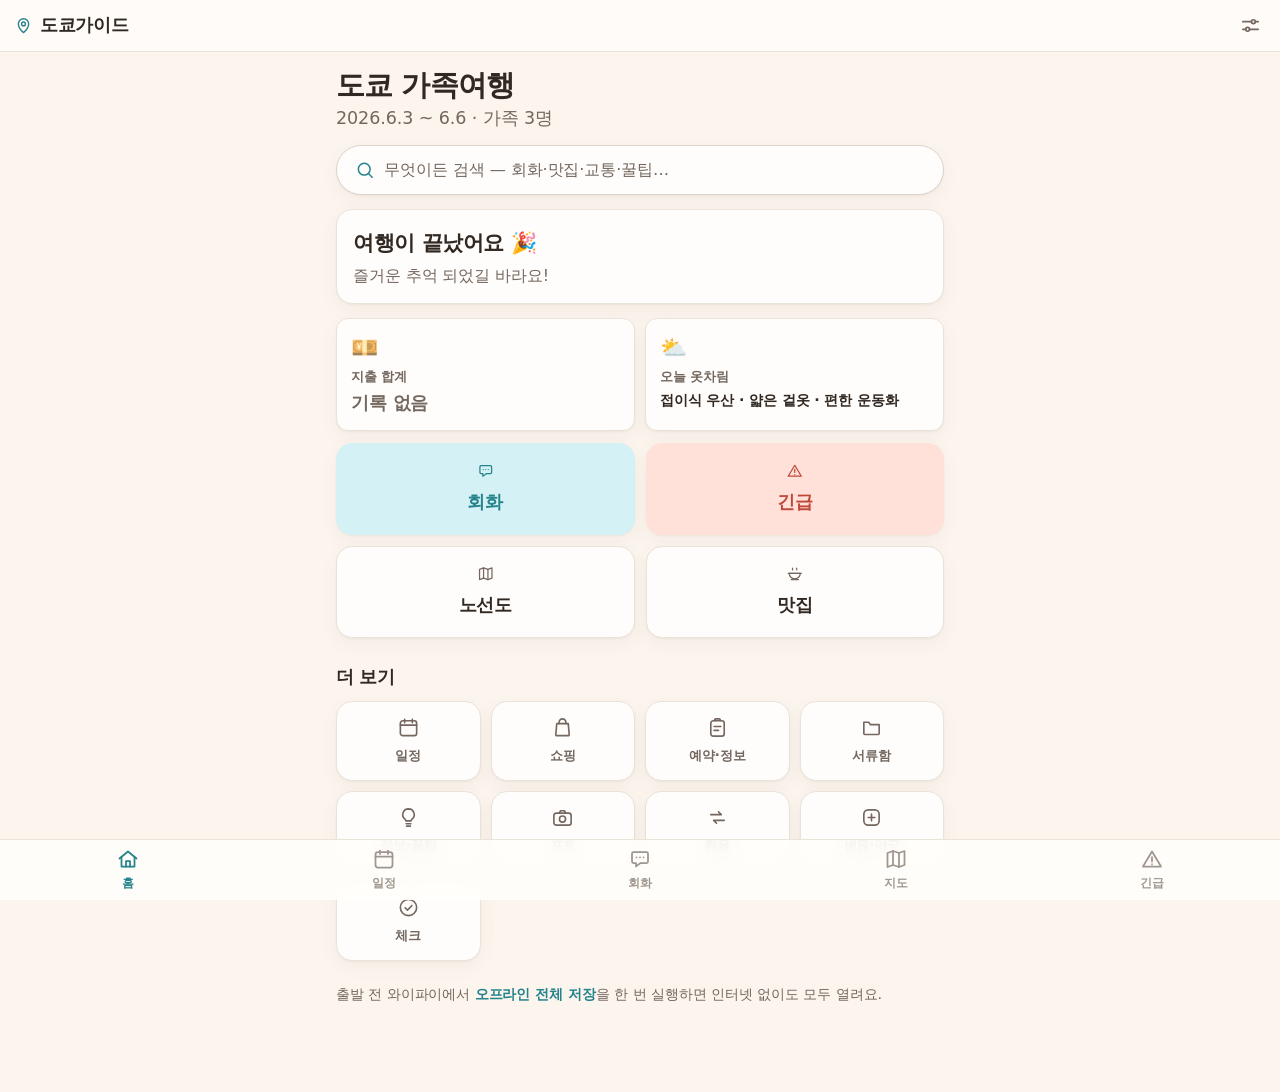
==== index.html @ 18431e81 "chore(deploy): sync site" ====
<!DOCTYPE html>
<html lang="ko" data-theme="light">
<head>
  <meta charset="utf-8">
  <meta name="viewport" content="width=device-width, initial-scale=1, viewport-fit=cover, maximum-scale=5">
  <title>도쿄 가족여행 가이드</title>
  <meta name="description" content="2026 도쿄 가족여행 오프라인 가이드 — 일정·회화·교통·맛집·긴급">
  <meta name="robots" content="noindex, nofollow">
  <meta name="theme-color" content="#2C7C87">
  <link rel="manifest" href="manifest.webmanifest">
  <link rel="icon" href="favicon-32.png" sizes="32x32">
  <link rel="apple-touch-icon" href="assets/icons/apple-touch-icon-180.png">
  <meta name="apple-mobile-web-app-capable" content="yes">
  <meta name="apple-mobile-web-app-status-bar-style" content="default">
  <meta name="apple-mobile-web-app-title" content="도쿄가이드">
  <meta name="mobile-web-app-capable" content="yes">
  <link rel="stylesheet" href="css/reset.css">
  <link rel="stylesheet" href="css/app.css">
</head>
<body>
  <header class="appbar">
    <button id="ab-back" class="ab-back" data-action="nav-back" aria-label="뒤로 가기" hidden><svg viewBox="0 0 24 24" fill="none" stroke="currentColor" stroke-width="1.9" stroke-linecap="round" stroke-linejoin="round"><path d="M14.5 6 8.5 12l6 6"/></svg></button>
    <a href="#/" class="ab-home"><svg class="ab-logo" viewBox="0 0 24 24" width="19" height="19" fill="none" stroke="currentColor" stroke-width="1.75" stroke-linecap="round" stroke-linejoin="round"><path d="M12 21s6.5-5.8 6.5-11A6.5 6.5 0 0 0 5.5 10c0 5.2 6.5 11 6.5 11z"/><circle cx="12" cy="10" r="2.4"/></svg>도쿄가이드</a>
    <span id="net-dot" class="net-dot" hidden>오프라인 · 저장된 정보</span>
    <a href="#/settings" class="ab-set" aria-label="설정"><svg viewBox="0 0 24 24" fill="none" stroke="currentColor" stroke-width="1.75" stroke-linecap="round" stroke-linejoin="round"><path d="M4 8h9M17 8h3"/><path d="M4 16h3M11 16h9"/><circle cx="15" cy="8" r="2"/><circle cx="9" cy="16" r="2"/></svg></a>
  </header>

  <main id="app" class="app"><div class="boot">불러오는 중…</div></main>

  <nav class="tabbar" aria-label="메인 메뉴">
    <a href="#/" data-tab="home"><svg viewBox="0 0 24 24" fill="none" stroke="currentColor" stroke-linecap="round" stroke-linejoin="round"><path d="M3.5 11.5 12 4.5l8.5 7"/><path d="M5.5 10v9.5h13V10"/><path d="M10 19.5V14h4v5.5"/></svg>홈</a>
    <a href="#/day/d1" data-tab="day"><svg viewBox="0 0 24 24" fill="none" stroke="currentColor" stroke-linecap="round" stroke-linejoin="round"><rect x="3.5" y="5" width="17" height="15.5" rx="2.5"/><path d="M3.5 9.5h17"/><path d="M8 3.5v3.5M16 3.5v3.5"/></svg>일정</a>
    <a href="#/talk" data-tab="talk"><svg viewBox="0 0 24 24" fill="none" stroke="currentColor" stroke-linecap="round" stroke-linejoin="round"><path d="M20 6.5A1.5 1.5 0 0 0 18.5 5h-13A1.5 1.5 0 0 0 4 6.5v8A1.5 1.5 0 0 0 5.5 16H8v3.4L12.6 16h5.9A1.5 1.5 0 0 0 20 14.5z"/><path d="M8.5 10.4h.01M12 10.4h.01M15.5 10.4h.01"/></svg>회화</a>
    <a href="#/subway" data-tab="subway"><svg viewBox="0 0 24 24" fill="none" stroke="currentColor" stroke-linecap="round" stroke-linejoin="round"><path d="M9 4 3.5 6v14L9 18l6 2 5.5-2V4L15 6 9 4z"/><path d="M9 4v14M15 6v14"/></svg>지도</a>
    <a href="#/sos" data-tab="sos" class="t-sos"><svg viewBox="0 0 24 24" fill="none" stroke="currentColor" stroke-linecap="round" stroke-linejoin="round"><path d="M12 4.5 21 19.5H3z"/><path d="M12 10v4.4"/><path d="M12 17.2h.01"/></svg>긴급</a>
  </nav>

  <script>
    // offline indicator
    (function () {
      function upd() { var d = document.getElementById('net-dot'); if (d) d.hidden = navigator.onLine; }
      window.addEventListener('online', upd); window.addEventListener('offline', upd);
      document.addEventListener('DOMContentLoaded', upd);
    })();
  </script>
  <script src="js/util.js"></script>
  <script src="js/icons.js"></script>
  <script src="js/idb.js"></script>
  <script src="js/data.js"></script>
  <script src="js/weather.js"></script>
  <script src="js/fx.js"></script>
  <script src="js/screens.js"></script>
  <script src="js/panzoom.js"></script>
  <script src="js/router.js"></script>
  <script src="js/app.js"></script>
</body>
</html>
---- css/app.css ----
/* ===== tokens ===== */
/* 색 시스템 — OKLCH로 구성.
   · 중립(배경/표면/텍스트/라인): 따뜻한 단일 색상축(hue ~58–73), 극저채도로 통일.
   · 의미색(primary/ok/danger/warn/info): 채도 0.09–0.16대를 공유하고 명도를 맞춘 뒤
     색상환에서 hue만 분산 → 한 가족처럼 어울림.
   · soft/bg 틴트: 라이트=고명도·저채도, 다크=저명도·저채도로 대칭. */
:root {
  --bg: oklch(0.974 0.012 73); --surface: oklch(0.995 0.004 73); --surface-2: oklch(0.949 0.017 71);
  --text: oklch(0.285 0.018 54); --text-soft: oklch(0.522 0.020 57); --text-dim: oklch(0.678 0.016 61);
  --primary: oklch(0.560 0.085 205); --primary-ink: oklch(0.995 0.004 73); --primary-soft: oklch(0.940 0.032 205);
  --ok: oklch(0.598 0.108 152); --ok-soft: oklch(0.945 0.034 152);
  --danger: oklch(0.560 0.158 30); --danger-bg: oklch(0.935 0.040 32);
  --warn: oklch(0.638 0.102 75); --warn-bg: oklch(0.940 0.050 80);
  --info: oklch(0.570 0.088 248);
  --krw: oklch(0.560 0.056 52);            /* ₩ 보조 금액 — accent와 분리된 차분한 클레이톤 */
  --line: oklch(0.918 0.014 70); --line-strong: oklch(0.872 0.018 68);
  --shadow: 0 1px 2px oklch(0.45 0.03 55 / .05), 0 6px 18px oklch(0.45 0.03 55 / .06);
  --shadow-f: 0 14px 34px oklch(0.40 0.04 50 / .16);
  --r: 16px; --r-sm: 12px;
  --font-scale: 1;
}
:root[data-theme="dark"] {
  --bg: oklch(0.188 0.009 62); --surface: oklch(0.234 0.010 60); --surface-2: oklch(0.282 0.011 58);
  --text: oklch(0.930 0.013 73); --text-soft: oklch(0.712 0.015 64); --text-dim: oklch(0.552 0.013 61);
  --primary: oklch(0.720 0.082 204); --primary-ink: oklch(0.205 0.010 60); --primary-soft: oklch(0.330 0.045 205);
  --ok: oklch(0.715 0.100 154); --ok-soft: oklch(0.312 0.040 152);
  --danger: oklch(0.668 0.150 32); --danger-bg: oklch(0.320 0.055 30);
  --warn: oklch(0.748 0.108 78); --warn-bg: oklch(0.322 0.046 78);
  --info: oklch(0.700 0.085 250);
  --krw: oklch(0.735 0.054 54);
  --line: oklch(0.322 0.011 58); --line-strong: oklch(0.392 0.013 56);
  --shadow: 0 1px 2px oklch(0 0 0 / .26), 0 8px 22px oklch(0 0 0 / .34);
  --shadow-f: 0 16px 38px oklch(0 0 0 / .5);
}

html { font-size: calc(17.5px * var(--font-scale)); -webkit-text-size-adjust: 100%; }
[hidden] { display: none !important; }
body {
  font-family: -apple-system, "Apple SD Gothic Neo", "Noto Sans KR", "Hiragino Sans", "Yu Gothic", system-ui, sans-serif;
  background: var(--bg); color: var(--text);
  min-height: 100vh;
  line-height: 1.5;
  letter-spacing: -0.005em;
  -webkit-font-smoothing: antialiased; text-rendering: optimizeLegibility;
  overflow-wrap: break-word;   /* long JP names / numbers break instead of overflowing */
}
/* let flex text children shrink + wrap instead of forcing horizontal overflow */
.st-l, .mi-body, .wish-b, .med-row-b, .tip-b, .tc-body, .prow-main,
.stop-body, .resto-body, .pc-b, .hc-b, .fl-main, .exp-row > span:first-child { min-width: 0; }
.yen .krw, .muted, .small { font-variant-numeric: tabular-nums; }

/* ===== layout ===== */
.appbar {
  position: sticky; top: 0; z-index: 30;
  display: flex; align-items: center; gap: 8px;
  height: 52px; padding: 0 12px 0 14px;
  padding-top: env(safe-area-inset-top);
  height: calc(52px + env(safe-area-inset-top));
  background: color-mix(in srgb, var(--surface) 82%, transparent);
  -webkit-backdrop-filter: saturate(1.4) blur(12px); backdrop-filter: saturate(1.4) blur(12px);
  border-bottom: 1px solid var(--line);
}
.ab-home { font-weight: 700; font-size: 1.02rem; letter-spacing: -0.02em; margin-right: auto; display: inline-flex; align-items: center; gap: 7px; }
.ab-home .ab-logo { color: var(--primary); }
.ab-back { color: var(--text); padding: 2px 6px; margin-left: -4px;
  min-width: 40px; min-height: 40px; display: inline-flex; align-items: center; justify-content: center; }
.ab-back svg { width: 26px; height: 26px; }
.ab-back:active { opacity: .5; }
.ab-set { padding: 6px; color: var(--text-soft); display: inline-flex; }
.ab-set svg { width: 23px; height: 23px; }
.net-dot { font-size: .72rem; font-weight: 600; color: var(--warn); background: var(--warn-bg); padding: 3px 9px; border-radius: 999px; }

.app { padding: 16px 16px calc(86px + env(safe-area-inset-bottom)); max-width: 640px; margin: 0 auto; }
.boot { text-align: center; color: var(--text-soft); padding: 40px; }

.tabbar {
  position: fixed; left: 0; right: 0; bottom: 0; z-index: 40;
  display: grid; grid-template-columns: repeat(5, 1fr);
  background: color-mix(in srgb, var(--surface) 88%, transparent);
  -webkit-backdrop-filter: saturate(1.4) blur(12px); backdrop-filter: saturate(1.4) blur(12px);
  border-top: 1px solid var(--line);
  padding-bottom: env(safe-area-inset-bottom);
}
.tabbar a {
  display: flex; flex-direction: column; align-items: center; justify-content: center; gap: 4px;
  height: 60px; font-size: .68rem; font-weight: 600; letter-spacing: -0.01em; color: var(--text-dim);
}
.tabbar a svg { width: 24px; height: 24px; stroke-width: 1.75; }
.tabbar a.on { color: var(--primary); }
.tabbar a.t-sos { color: var(--text-dim); }
.tabbar a.t-sos.on { color: var(--danger); }

/* ===== generic ===== */
.scr-head { margin-bottom: 16px; }
.scr-head h1 { font-size: 1.55rem; font-weight: 750; letter-spacing: -0.025em; line-height: 1.2; }
.scr-head p { color: var(--text-soft); font-size: .92rem; margin-top: 3px; }
.sec { font-size: 1.02rem; font-weight: 700; letter-spacing: -0.02em; margin: 26px 0 11px; }
.muted { color: var(--text-soft); } .small { font-size: .82rem; }
.bullets li { position: relative; padding: 4px 0 4px 18px; }
.bullets li::before { content: ""; position: absolute; left: 4px; top: 13px; width: 5px; height: 5px; border-radius: 50%; background: var(--primary); }
.row-btns { display: flex; flex-wrap: wrap; gap: 8px; margin-top: 10px; }

.btn-primary, .btn-block {
  display: inline-flex; align-items: center; justify-content: center; gap: 7px;
  background: var(--primary); color: var(--primary-ink); font-weight: 650; letter-spacing: -0.01em;
  padding: 14px 18px; border-radius: var(--r-sm); min-height: 52px;
}
.btn-primary:active, .btn-block:active { opacity: .9; transform: translateY(1px); }
.btn-primary.wide, .btn-block { width: 100%; }
.btn-block { background: var(--surface); color: var(--text); margin-top: 16px; border: 1px solid var(--line-strong); }

.chips { display: flex; gap: 8px; overflow-x: auto; padding: 2px 0 6px; -webkit-overflow-scrolling: touch; scrollbar-width: none; }
.chips::-webkit-scrollbar { display: none; }
.chip { flex: 0 0 auto; background: var(--surface); border: 1px solid var(--line-strong); color: var(--text-soft);
  padding: 9px 15px; border-radius: 999px; font-weight: 600; font-size: .88rem; white-space: nowrap; }
.chip.on { background: var(--primary); color: var(--primary-ink); border-color: var(--primary); }

.tel-btn, .map-btn, .show-btn, .mini-show {
  display: inline-flex; align-items: center; gap: 5px; font-weight: 700; font-size: .88rem;
  padding: 10px 14px; border-radius: var(--r-sm); min-height: 44px;
}
.tel-btn { background: var(--ok); color: #fff; }
.map-btn { background: var(--surface-2); color: var(--text); }
.show-btn { background: var(--primary-soft); color: var(--primary); }
.show-btn.wide { width: 100%; justify-content: center; }
.mini-show { background: var(--surface-2); color: var(--text); font-size: .82rem; padding: 8px 10px; }

/* line icons (icons.js) */
.ic { width: 1em; height: 1em; display: inline-block; vertical-align: -0.14em; flex: 0 0 auto; }
.ca-ic .ic { width: 1em; height: 1em; }
.home-search { display: flex; align-items: center; gap: 9px; }
.home-search .ic { width: 1.25em; height: 1.25em; color: var(--primary); }

/* images */
.img-ph { display: grid; place-items: center; background: linear-gradient(135deg, var(--surface-2), var(--primary-soft));
  color: var(--primary); font-size: 1.8rem; border-radius: var(--r-sm); }
img { background: var(--surface-2); }

/* money */
.yen .jpy { font-weight: 700; }
.yen .krw { color: var(--krw); font-weight: 600; font-size: .9em; }
.yen .jpy { white-space: nowrap; }

/* ===== home ===== */
.home-top h1 { font-size: 1.65rem; font-weight: 750; letter-spacing: -0.03em; line-height: 1.18; }
.home-top p { color: var(--text-soft); margin-top: 3px; }
.today-card { display: block; background: var(--surface); border: 1px solid var(--line); border-radius: var(--r); overflow: hidden;
  box-shadow: var(--shadow); margin: 14px 0; }
.today-card.before { display: flex; align-items: center; gap: 16px; padding: 18px; }
.dday { font-size: 1.7rem; font-weight: 800; letter-spacing: -0.03em; color: var(--primary); background: var(--primary-soft);
  border-radius: var(--r-sm); padding: 12px 16px; white-space: nowrap; flex: 0 0 auto; line-height: 1.1; text-align: center; }
.tc-img { width: 100%; height: 172px; object-fit: cover; }
.tc-body { padding: 15px 16px; }
.tc-tag { font-size: .74rem; font-weight: 700; letter-spacing: .02em; text-transform: uppercase; color: var(--primary); }
.tc-body strong { display: block; font-size: 1.2rem; font-weight: 700; letter-spacing: -0.02em; margin: 3px 0 4px; }
.tc-body p { color: var(--text-soft); font-size: .9rem; }
.wbadge { display: inline-flex; align-items: center; gap: 5px; margin-top: 10px; font-size: .82rem; font-weight: 600;
  background: var(--surface-2); padding: 6px 11px; border-radius: 999px; }
.wbadge small { color: var(--info); font-weight: 600; }
.wlive { font-size: .72rem; font-weight: 700; color: var(--info); background: var(--surface); padding: 4px 9px; border-radius: 999px; border: 1px solid var(--line); min-height: 28px; }
.wlive.busy { opacity: .65; }

.widgets { display: grid; grid-template-columns: 1fr 1fr; gap: 10px; margin: 12px 0; }
.widget { display: flex; flex-direction: column; gap: 3px; background: var(--surface); border: 1px solid var(--line);
  border-radius: var(--r-sm); padding: 13px 14px; box-shadow: var(--shadow); }
.w-ic { font-size: 1.25rem; } .w-k { font-size: .76rem; color: var(--text-soft); font-weight: 600; }
.w-v { font-weight: 700; letter-spacing: -0.01em; } .w-v.small { font-size: .82rem; font-weight: 600; }

.grid-big { display: grid; grid-template-columns: 1fr 1fr; gap: 11px; margin-top: 6px; }
.grid-small { display: grid; grid-template-columns: repeat(4, 1fr); gap: 10px; }
.card-act { display: flex; flex-direction: column; align-items: center; justify-content: center; gap: 9px;
  background: var(--surface); border: 1px solid var(--line); border-radius: var(--r);
  font-weight: 650; letter-spacing: -0.01em; box-shadow: var(--shadow); text-align: center; color: var(--text); }
.card-act:active { transform: translateY(1px); }
.card-act.big { min-height: 92px; font-size: 1rem; }
.card-act.sm { min-height: 80px; font-size: .76rem; font-weight: 600; padding: 8px 2px; gap: 7px; color: var(--text-soft); }
.ca-ic { display: inline-flex; }
.ca-ic svg { width: 27px; height: 27px; stroke-width: 1.7; }
.card-act.sm .ca-ic svg { width: 23px; height: 23px; }
.card-act.big .ca-ic { color: var(--text-soft); }
.card-act.primary { background: var(--primary-soft); border-color: transparent; color: var(--primary); }
.card-act.primary .ca-ic { color: var(--primary); }
.card-act.danger { background: var(--danger-bg); border-color: transparent; color: var(--danger); }
.card-act.danger .ca-ic { color: var(--danger); }
.foot-note { margin-top: 22px; font-size: .82rem; color: var(--text-soft); line-height: 1.6; }
.foot-note a { color: var(--primary); font-weight: 600; }

/* ===== day ===== */
.weather-band { background: var(--surface-2); border-radius: var(--r-sm); padding: 12px 14px; margin: 12px 0; font-size: .9rem; }
.weather-band span { color: var(--text-soft); }
.movenote { background: var(--primary-soft); color: var(--text); border-radius: var(--r-sm); padding: 12px 14px; font-size: .9rem; }
.timeline { margin-top: 14px; }
.stop { display: grid; grid-template-columns: 52px 1fr; gap: 8px; }
.stop-time { font-weight: 800; color: var(--primary); padding-top: 8px; font-size: .92rem; }
.stop::before { } /* spacing handled by gap */
.stop-card { background: var(--surface); border: 1px solid var(--line); border-radius: var(--r);
  overflow: hidden; box-shadow: var(--shadow); margin-bottom: 14px; }
.stop-img { width: 100%; height: 150px; object-fit: cover; }
.stop-body { padding: 12px 14px; }
.stop-body h3 { font-size: 1.08rem; } .stop-body h3 small { font-weight: 600; color: var(--text-soft); font-size: .8rem; }
.stn { color: var(--info); font-size: .85rem; font-weight: 700; margin: 4px 0; }
.stop-body p { color: var(--text-soft); font-size: .9rem; margin: 4px 0; }
.tips { margin: 6px 0; }
.tips li { position: relative; padding-left: 16px; font-size: .85rem; color: var(--text-soft); }
.tips li::before { content: "✓"; position: absolute; left: 0; color: var(--ok); font-weight: 800; }
.fare { margin-top: 8px; font-size: .85rem; }

/* ===== talk ===== */
.usage { background: var(--surface-2); border-radius: var(--r-sm); padding: 10px 14px; margin-bottom: 12px; }
.usage summary { font-weight: 700; }
.usage ul { margin-top: 8px; } .usage li { padding: 3px 0 3px 16px; position: relative; font-size: .86rem; color: var(--text-soft); }
.usage li::before { content: "·"; position: absolute; left: 4px; }
.search { width: 100%; padding: 13px 16px; border: 1px solid var(--line); border-radius: 999px;
  background: var(--surface); font-size: 1rem; margin-bottom: 10px; }
.tchips { display: flex; gap: 8px; overflow-x: auto; padding-bottom: 8px; margin-bottom: 6px; }
.tchip { flex: 0 0 auto; background: var(--surface); border: 1px solid var(--line); color: var(--text-soft);
  padding: 8px 13px; border-radius: 999px; font-weight: 700; font-size: .85rem; }
.tchip.on { background: var(--primary); color: var(--primary-ink); border-color: var(--primary); }
.plist { display: flex; flex-direction: column; gap: 8px; }
.prow { display: flex; align-items: stretch; background: var(--surface); border: 1px solid var(--line);
  border-radius: var(--r-sm); overflow: hidden; box-shadow: var(--shadow); }
.prow.lvl-allergy { border-left: 5px solid var(--warn); }
.prow.lvl-emergency { border-left: 5px solid var(--danger); }
.prow-main { flex: 1; text-align: left; padding: 12px 14px; }
.p-ko { font-weight: 800; font-size: 1.05rem; }
.p-jp { font-size: 1rem; color: var(--text); margin-top: 2px; }
.p-pron { font-size: .82rem; color: var(--text-soft); }
.p-note { font-size: .75rem; color: var(--info); margin-top: 3px; }
.fav { width: 52px; font-size: 1.4rem; color: var(--text-soft); border-left: 1px solid var(--line); }
.fav.on { color: #F0B429; }

/* show sheet */
#sheet { position: fixed; inset: 0; z-index: 60; background: rgba(0,0,0,.5); display: none;
  align-items: flex-end; }
#sheet.open { display: flex; }
.sheet-inner { width: 100%; }
.show { background: #fff; color: #111; border-radius: 28px 28px 0 0; padding: 28px 22px calc(40px + env(safe-area-inset-bottom));
  text-align: center; position: relative; min-height: 50vh; display: flex; flex-direction: column; justify-content: center; }
.sheet-x { position: absolute; top: 14px; right: 16px; font-size: 1.6rem; color: #888; width: 44px; height: 44px; }
.show-tag { position: absolute; top: 18px; left: 18px; font-weight: 800; padding: 4px 10px; border-radius: 999px; font-size: .85rem; }
.show-tag.warn { background: var(--warn-bg); color: var(--warn); }
.show-tag.danger { background: var(--danger-bg); color: var(--danger); }
.show-jp { font-size: clamp(2.2rem, 11vw, 4rem); font-weight: 800; line-height: 1.25; word-break: keep-all; }
.show-pron { font-size: 1.5rem; color: #555; margin-top: 14px; }
.show-ko { font-size: 1.1rem; color: #888; margin-top: 8px; }
.show-hint { margin-top: 22px; font-size: .9rem; color: #aaa; }
.show-tts { display: flex; align-items: center; justify-content: center; gap: 10px; flex-wrap: wrap; margin-top: 20px; }
.tts-play { background: #2A2320; color: #fff; padding: 12px 22px; border-radius: 999px; font-weight: 800; font-size: 1.05rem; min-height: 48px; }
.tts-play:active { transform: scale(.97); }
.vseg { display: inline-flex; border: 1px solid #e2ddd5; border-radius: 999px; overflow: hidden; }
.vbtn { padding: 11px 16px; font-weight: 800; color: #6B5E55; background: #F3EBE0; min-height: 48px; }
.vbtn.on { background: var(--primary); color: var(--primary-ink); }

/* lightbox */
#lightbox { position: fixed; inset: 0; z-index: 70; background: rgba(0,0,0,.92); display: none; align-items: center; justify-content: center; overflow: hidden; }
#lightbox.open { display: flex; }
#lightbox img { max-width: 100%; max-height: 100%; touch-action: none; transform-origin: center; }
.lb-x { position: absolute; top: calc(12px + env(safe-area-inset-top)); right: 16px; color: #fff; font-size: 2rem; width: 48px; height: 48px; z-index: 2; }

/* ===== subway ===== */
.summary { color: var(--text-soft); font-size: .92rem; margin-bottom: 12px; }
.map-thumb { display: block; width: 100%; position: relative; border-radius: var(--r-sm); overflow: hidden; box-shadow: var(--shadow); }
.mapimg { width: 100%; height: auto; }
.zoom-hint { position: absolute; bottom: 8px; right: 8px; background: rgba(0,0,0,.6); color: #fff; font-size: .75rem; padding: 4px 8px; border-radius: 999px; }
.route { background: var(--surface); border: 1px solid var(--line); border-radius: var(--r-sm); padding: 12px 14px; margin-bottom: 8px; box-shadow: var(--shadow); }
.r-path { font-size: 1rem; } .r-meta { color: var(--text-soft); font-size: .85rem; margin-top: 4px; }
.r-note { font-size: .8rem; color: var(--info); margin-top: 2px; }
.stns { display: flex; flex-wrap: wrap; gap: 8px; }
.stn-chip { background: var(--surface); border: 1px solid var(--line); border-radius: var(--r-sm); padding: 10px 12px; font-weight: 700; }
.stn-chip small { color: var(--text-soft); font-weight: 600; }
.howto { background: var(--surface); border: 1px solid var(--line); border-radius: var(--r-sm); padding: 12px 14px; margin-bottom: 8px; }
.howto h3 { font-size: 1rem; } .howto p { color: var(--text-soft); font-size: .88rem; margin-top: 4px; }

/* ===== sos ===== */
.sos-tels { display: flex; flex-direction: column; gap: 10px; }
.sos-tel { display: flex; align-items: center; gap: 12px; background: var(--surface); border: 1px solid var(--line);
  border-radius: var(--r); padding: 14px 16px; box-shadow: var(--shadow); min-height: 60px; }
.sos-tel.danger { background: var(--danger-bg); border-color: transparent; }
.st-ic { font-size: 1.6rem; } .st-l { flex: 1; } .st-l strong { font-size: 1.05rem; } .st-l small { display: block; color: var(--text-soft); font-size: .78rem; }
.st-go { font-size: 1.3rem; }
.hotel-show { background: var(--surface); border: 2px dashed var(--primary); border-radius: var(--r); padding: 16px; margin: 16px 0; }
.hs-t { font-weight: 800; margin-bottom: 8px; }
.hs-ja { font-size: 1.25rem; font-weight: 800; line-height: 1.4; }
.hs-near { color: var(--text-soft); margin: 6px 0 10px; }
/* sos: 비상 서류 안내 (재사용 .doc-note 위에 SOS 간격 보정 + 인라인 링크 강조) */
.sos-doc-note { margin-bottom: 12px; }
.sos-doc-note a { color: var(--primary); font-weight: 700; white-space: nowrap; }
.flow { background: var(--surface); border: 1px solid var(--line); border-radius: var(--r-sm); padding: 12px 14px; margin-bottom: 8px; }
.flow summary { font-weight: 800; font-size: 1rem; }
.flow ol { margin: 10px 0 0; padding-left: 4px; }
.flow ol li { position: relative; padding: 4px 0 4px 22px; font-size: .9rem; color: var(--text-soft); counter-increment: s; }
.flow ol li::before { content: counter(s); position: absolute; left: 0; top: 4px; width: 16px; height: 16px; background: var(--primary); color: #fff;
  border-radius: 50%; font-size: .68rem; display: grid; place-items: center; font-weight: 800; }
.flow ol { counter-reset: s; }

/* ===== food ===== */
.me-strip { display: flex; gap: 10px; overflow-x: auto; padding-bottom: 8px; }
.me-card { flex: 0 0 auto; width: 110px; text-align: center; }
.me-img { width: 110px; height: 80px; object-fit: cover; border-radius: var(--r-sm); }
.me-card span { display: block; font-size: .8rem; font-weight: 700; margin-top: 5px; }
.reco { background: var(--surface); border: 1px solid var(--line); border-radius: var(--r-sm); padding: 13px 15px; margin-bottom: 10px; box-shadow: var(--shadow); }
.reco h3 { font-size: 1.05rem; }
.eatv .g-hero { height: 180px; }
.restos { display: flex; flex-direction: column; gap: 16px; }
.resto { background: var(--surface); border: 1px solid var(--line); border-radius: var(--r); overflow: hidden; box-shadow: var(--shadow); }
.resto-hero { position: relative; }
.rh-img { width: 100%; height: 180px; object-fit: cover; }
.tier { position: absolute; top: 10px; left: 10px; background: var(--surface-2); color: var(--text); font-weight: 800;
  font-size: .78rem; padding: 4px 10px; border-radius: 999px; }
.tier.t-main { background: var(--primary); color: var(--primary-ink); }
.resto-body { padding: 14px 16px; }
.resto-body h3 { font-size: 1.15rem; } .resto-body h3 small { color: var(--text-soft); font-weight: 600; font-size: .78rem; }
.rc-food { font-size: .9rem; margin: 4px 0; }
.rc-why { color: var(--text-soft); font-size: .88rem; margin: 6px 0; }
.rc-chips { display: flex; flex-wrap: wrap; gap: 6px; margin: 8px 0; }
.rc-chip { background: var(--surface-2); font-size: .76rem; font-weight: 700; padding: 4px 9px; border-radius: 999px; color: var(--text-soft); }
.rc-line { font-size: .85rem; color: var(--text-soft); margin: 3px 0; }
.rc-line.warn { color: var(--warn); }
.menu { margin-top: 12px; border-top: 1px solid var(--line); padding-top: 10px; }
.menu-t { font-weight: 800; font-size: .85rem; margin-bottom: 8px; color: var(--text-soft); }
.mi { display: flex; gap: 10px; align-items: center; padding: 6px 0; }
.mi-img { width: 60px; height: 60px; object-fit: cover; border-radius: 10px; flex: 0 0 auto; }
.mi-body { flex: 1; }
.mi-n { font-weight: 700; font-size: .92rem; } .mi-n small { color: var(--text-soft); font-weight: 500; font-size: .76rem; }
.must { color: #F0B429; }
.mi-p { font-size: .85rem; margin-top: 2px; }

/* ===== tips ===== */
.tip-grid { display: grid; grid-template-columns: 1fr; gap: 10px; }
.tip-card { display: flex; gap: 12px; align-items: center; background: var(--surface); border: 1px solid var(--line);
  border-radius: var(--r-sm); padding: 12px; box-shadow: var(--shadow); }
.tip-img { width: 56px; height: 56px; object-fit: cover; border-radius: 10px; flex: 0 0 auto; }
.tip-b h3 { font-size: 1rem; } .tip-b p { color: var(--text-soft); font-size: .86rem; }
.panel { background: var(--surface); border: 1px solid var(--line); border-radius: var(--r-sm); padding: 14px 16px; }
.panel h3 { margin-bottom: 8px; } .panel li { padding: 4px 0 4px 16px; position: relative; font-size: .88rem; color: var(--text-soft); }
.panel li::before { content: "•"; position: absolute; left: 2px; color: var(--primary); }
.line-card { background: var(--surface); border: 1px solid var(--line); border-radius: var(--r-sm); padding: 12px 14px; margin-bottom: 8px; }
.line-card h3 { font-size: .98rem; } .line-card p { color: var(--text-soft); font-size: .87rem; margin-top: 3px; }

/* ===== shopping ===== */
.budget-note { background: var(--primary-soft); color: var(--text); border-radius: var(--r-sm); padding: 12px 14px; font-weight: 700; font-size: .92rem; }
.store-budget { background: var(--surface); border: 1px solid var(--line); border-radius: var(--r-sm); padding: 6px 14px; box-shadow: var(--shadow); }
.sb-row { display: flex; justify-content: space-between; align-items: center; padding: 9px 0; border-top: 1px solid var(--line); font-size: .9rem; }
.sb-row:first-child { border-top: 0; }
.sb-cap { font-weight: 800; color: var(--primary); }
.exp-form { display: grid; grid-template-columns: 1fr 100px 48px; gap: 8px; margin-bottom: 8px; }
.exp-form input { padding: 11px 12px; border: 1px solid var(--line); border-radius: var(--r-sm); background: var(--surface); }
.exp-form button { background: var(--primary); color: var(--primary-ink); border-radius: var(--r-sm); font-size: 1.3rem; font-weight: 800; }
.exp-total { font-weight: 800; margin-bottom: 8px; }
.exps { display: flex; flex-direction: column; gap: 6px; }
.exp-row { display: flex; align-items: center; gap: 8px; background: var(--surface); border: 1px solid var(--line); border-radius: var(--r-sm); padding: 10px 12px; }
.exp-row span:first-child { flex: 1; }
.exp-v { font-size: .85rem; } .exp-x { color: var(--text-soft); width: 32px; }
.wishlist { display: flex; flex-direction: column; gap: 8px; }
.wish-card { background: var(--surface); border: 1px solid var(--line); border-radius: var(--r-sm); overflow: hidden; box-shadow: var(--shadow); }
.wish-card.on { background: var(--ok-soft); border-color: var(--ok); }
.wish-main { display: flex; align-items: center; gap: 12px; width: 100%; padding: 10px 12px; text-align: left; }
.wish-img { width: 56px; height: 56px; object-fit: cover; border-radius: 10px; flex: 0 0 auto; }
.wish-b { flex: 1; min-width: 0; } .wish-s { font-weight: 800; font-size: .95rem; } .wish-l { color: var(--text-soft); font-size: .82rem; }
.wcheck { font-size: 1.3rem; }
.wish-guide { display: block; padding: 11px 14px; border-top: 1px solid var(--line); background: var(--primary-soft);
  color: var(--primary); font-weight: 800; font-size: .85rem; }

/* ===== photo ===== */
.photo-grid { display: grid; grid-template-columns: 1fr; gap: 12px; }
.photo-card { background: var(--surface); border: 1px solid var(--line); border-radius: var(--r); overflow: hidden; box-shadow: var(--shadow); }
.pc-imgbtn { display: block; width: 100%; }
.photo-img { width: 100%; height: 170px; object-fit: cover; }
.pc-b { padding: 12px 14px; } .pc-b strong { font-size: 1.05rem; } .pc-b small { color: var(--text-soft); }
.pc-b p { color: var(--text-soft); font-size: .87rem; margin: 4px 0; }

/* ===== medical ===== */
.med-card { background: var(--surface); border: 1px solid var(--line); border-radius: var(--r-sm); padding: 14px 16px; margin-bottom: 10px; box-shadow: var(--shadow); }
.med-card h3 { font-size: 1.05rem; } .med-ja { color: var(--text-soft); font-size: .82rem; }
.med-addr { font-size: .85rem; margin: 6px 0; } .med-card p { color: var(--text-soft); font-size: .87rem; }
.tagk, .tage { font-size: .68rem; font-weight: 800; padding: 2px 7px; border-radius: 999px; margin-left: 4px; vertical-align: middle; }
.tagk { background: var(--ok-soft); color: var(--ok); } .tage { background: var(--primary-soft); color: var(--primary); }
.meds { display: flex; flex-direction: column; gap: 8px; }
.med-row { display: flex; align-items: center; gap: 10px; background: var(--surface); border: 1px solid var(--line); border-radius: var(--r-sm); padding: 10px 12px; }
.med-row-b { flex: 1; } .med-row-b strong { font-size: 1rem; } .med-row-b span { color: var(--text); } .med-row-b small { color: var(--text-soft); font-size: .8rem; }
.med-row-b p { color: var(--text-soft); font-size: .83rem; margin-top: 3px; }

/* ===== exchange ===== */
.fx-rate { background: var(--surface); border: 1px solid var(--line); border-radius: var(--r-sm); padding: 14px 16px; font-weight: 700; }
.fx-rate input { width: 90px; padding: 8px 10px; border: 1px solid var(--line); border-radius: 8px; background: var(--bg); font-weight: 800; text-align: right; }
.calc { display: grid; grid-template-columns: 1fr auto 1fr; align-items: center; gap: 8px; margin: 14px 0; }
.calc-row { display: flex; align-items: center; gap: 6px; background: var(--surface); border: 1px solid var(--line); border-radius: var(--r-sm); padding: 10px 12px; }
.calc-row span { font-weight: 800; color: var(--primary); } .calc-row input { width: 100%; border: 0; background: transparent; font-size: 1.2rem; font-weight: 800; text-align: right; }
.calc-eq { font-size: 1.4rem; color: var(--text-soft); }
.quick { display: flex; gap: 8px; flex-wrap: wrap; }
.qchip { background: var(--surface-2); border-radius: 999px; padding: 8px 14px; font-weight: 700; }

/* ===== check ===== */
.cgroup { background: var(--surface); border: 1px solid var(--line); border-radius: var(--r-sm); padding: 6px 14px; margin-bottom: 10px; }
.cgroup summary { font-weight: 800; padding: 8px 0; }
.cg-prog { float: right; color: var(--primary); font-size: .85rem; }
.chk { display: flex; align-items: center; gap: 12px; width: 100%; text-align: left; padding: 11px 0; border-top: 1px solid var(--line); }
.chk-box { width: 28px; height: 28px; border: 2px solid var(--line); border-radius: 8px; flex: 0 0 auto; display: grid; place-items: center; color: #fff; font-weight: 800; }
.chk.on .chk-box { background: var(--ok); border-color: var(--ok); }
.chk-t { flex: 1; font-size: .95rem; } .chk.on .chk-t { color: var(--text-soft); text-decoration: line-through; }
.chk-o { font-size: .7rem; background: var(--surface-2); color: var(--text-soft); padding: 2px 8px; border-radius: 999px; font-weight: 700; }

/* ===== info ===== */
.hotel-card { background: var(--surface); border: 1px solid var(--line); border-radius: var(--r); overflow: hidden; box-shadow: var(--shadow); }
.hc-img { width: 100%; height: 150px; object-fit: cover; } .hc-b { padding: 14px 16px; }
.hc-ja { color: var(--text-soft); font-size: .85rem; } .hc-b p { font-size: .88rem; margin: 2px 0; }
.flight { background: var(--surface); border: 1px solid var(--line); border-radius: var(--r-sm); padding: 12px 14px; margin-bottom: 8px; }
.fl-dir { font-weight: 800; color: var(--primary); font-size: .85rem; } .fl-main { font-size: 1.05rem; margin: 2px 0; } .fl-sub { color: var(--text-soft); font-size: .82rem; }
.roles { display: flex; flex-direction: column; gap: 10px; }
.role { background: var(--surface); border: 1px solid var(--line); border-radius: var(--r-sm); padding: 12px 14px; }
.role h3 { margin-bottom: 6px; } .role li { padding: 3px 0 3px 16px; position: relative; font-size: .87rem; color: var(--text-soft); }
.role li::before { content: "•"; position: absolute; left: 2px; color: var(--primary); }
.arrival li { padding: 6px 0; border-bottom: 1px solid var(--line); font-size: .9rem; }
.arrival li b { color: var(--primary); } .arrival li span { display: block; color: var(--text-soft); font-size: .82rem; }

/* ===== settings ===== */
.segs { display: flex; gap: 8px; }
.seg { flex: 1; background: var(--surface); border: 1px solid var(--line); border-radius: var(--r-sm); padding: 12px; font-weight: 700; }
.seg.on { background: var(--primary); color: var(--primary-ink); border-color: var(--primary); }
#pf-status { margin-top: 8px; }

/* ===== docs (서류함) ===== */
.doc-note { background: var(--ok-soft); color: var(--text); border: 1px solid var(--ok); border-radius: var(--r-sm);
  padding: 12px 14px; font-size: .88rem; line-height: 1.5; }
.doc-link { display: block; background: var(--primary-soft); color: var(--text); border-radius: var(--r-sm);
  padding: 12px 14px; font-weight: 700; font-size: .9rem; margin-bottom: 12px; }
.doc-grid { display: grid; grid-template-columns: 1fr 1fr; gap: 10px; }
.doc-slot { background: var(--surface); border: 1px solid var(--line); border-radius: var(--r-sm); padding: 10px; box-shadow: var(--shadow); }
.doc-label { font-weight: 800; font-size: .85rem; margin-bottom: 8px; }
.doc-body { min-height: 96px; display: flex; flex-direction: column; gap: 6px; }
.doc-pick { flex: 1; min-height: 90px; border: 2px dashed var(--line); border-radius: 10px; color: var(--text-soft);
  font-weight: 700; font-size: .9rem; background: var(--surface-2); }
.doc-thumb { display: block; width: 100%; border-radius: 10px; overflow: hidden; background: var(--surface-2); }
.doc-thumb img { width: 100%; height: 120px; object-fit: cover; }
.doc-acts { display: flex; gap: 6px; }
.doc-act { flex: 1; padding: 9px; border-radius: 8px; background: var(--surface-2); color: var(--text); font-weight: 700; font-size: .82rem; min-height: 40px; }
.doc-act.del { background: var(--danger-bg); color: var(--danger); }

/* ===== global search ===== */
.home-search { display: flex; align-items: center; gap: 9px; background: var(--surface); border: 1px solid var(--line-strong); border-radius: 999px;
  padding: 12px 18px; margin: 14px 0; font-weight: 500; font-size: .92rem; color: var(--text-soft); box-shadow: var(--shadow); }
.home-search svg { width: 18px; height: 18px; color: var(--text-dim); flex: 0 0 auto; }
.gresults { display: flex; flex-direction: column; gap: 8px; margin-top: 10px; }
.gres { display: flex; align-items: center; gap: 12px; background: var(--surface); border: 1px solid var(--line);
  border-radius: var(--r-sm); padding: 11px 14px; box-shadow: var(--shadow); }
.gres-ic { font-size: 1.3rem; flex: 0 0 auto; }
.gres-b { display: flex; flex-direction: column; min-width: 0; }
.gres-b strong { font-size: .95rem; }
.gres-b small { color: var(--text-soft); font-size: .78rem; white-space: nowrap; overflow: hidden; text-overflow: ellipsis; }

/* ===== stop → guide affordance ===== */
.stop-desc-link { display: block; }
.stop-desc-link p { color: var(--text-soft); font-size: .9rem; margin: 4px 0; }
.stop-desc-link .more { display: inline-block; margin: 2px 0 4px; color: var(--primary); font-weight: 800; font-size: .85rem;
  background: var(--primary-soft); padding: 4px 10px; border-radius: 999px; }

/* ===== guide detail ===== */
.g-back { display: inline-block; color: var(--primary); font-weight: 800; margin-bottom: 8px; }
.g-toc { display: flex; flex-wrap: wrap; gap: 7px; margin: 0 0 16px; padding: 12px 14px;
  background: var(--surface); border: 1px solid var(--line); border-radius: var(--r-sm); box-shadow: var(--shadow); }
.g-toc-chip { background: var(--surface-2); color: var(--text); border-radius: 999px; padding: 7px 12px;
  font-weight: 700; font-size: .82rem; line-height: 1.2; text-align: left; }
.g-toc-chip:active { background: var(--primary-soft); color: var(--primary); }
.g-hero { width: 100%; height: 170px; object-fit: cover; border-radius: var(--r); margin-bottom: 12px; }
.g-gallery { display: flex; gap: 8px; overflow-x: auto; padding-bottom: 8px; margin-bottom: 12px; -webkit-overflow-scrolling: touch; }
.g-gimg { flex: 0 0 auto; width: 132px; text-align: center; }
.g-gimg-i { width: 132px; height: 96px; object-fit: cover; border-radius: var(--r-sm); }
.g-gimg span { display: block; font-size: .74rem; color: var(--text-soft); margin-top: 4px; line-height: 1.3; }
.g-intro { background: var(--primary-soft); color: var(--text); border-radius: var(--r-sm); padding: 12px 14px; font-size: .92rem; margin-bottom: 14px; }
.g-sec { background: var(--surface); border: 1px solid var(--line); border-radius: var(--r-sm); padding: 14px 16px; margin-bottom: 12px; box-shadow: var(--shadow); }
.g-sec h3 { font-size: 1.08rem; margin-bottom: 10px; }
.g-steps { counter-reset: gs; display: flex; flex-direction: column; gap: 9px; }
.g-steps > li { position: relative; padding: 2px 0 2px 32px; font-size: .92rem; line-height: 1.55; counter-increment: gs; }
.g-steps > li::before { content: counter(gs); position: absolute; left: 0; top: 1px; width: 23px; height: 23px;
  background: var(--primary); color: #fff; border-radius: 50%; display: grid; place-items: center; font-size: .76rem; font-weight: 800; }
.g-tips { margin-top: 10px; display: flex; flex-direction: column; gap: 4px; }
.g-tips > li { font-size: .86rem; color: var(--text-soft); }
.g-caution { margin-top: 8px; display: flex; flex-direction: column; gap: 4px; }
.g-caution > li { font-size: .86rem; color: var(--warn); }

/* toast */
#toast { position: fixed; left: 50%; bottom: calc(86px + env(safe-area-inset-bottom)); transform: translateX(-50%) translateY(20px);
  background: #2A2320; color: #fff; padding: 12px 20px; border-radius: 999px; font-weight: 700; font-size: .9rem;
  opacity: 0; pointer-events: none; transition: .25s; z-index: 80; }
#toast.show { opacity: 1; transform: translateX(-50%) translateY(0); }
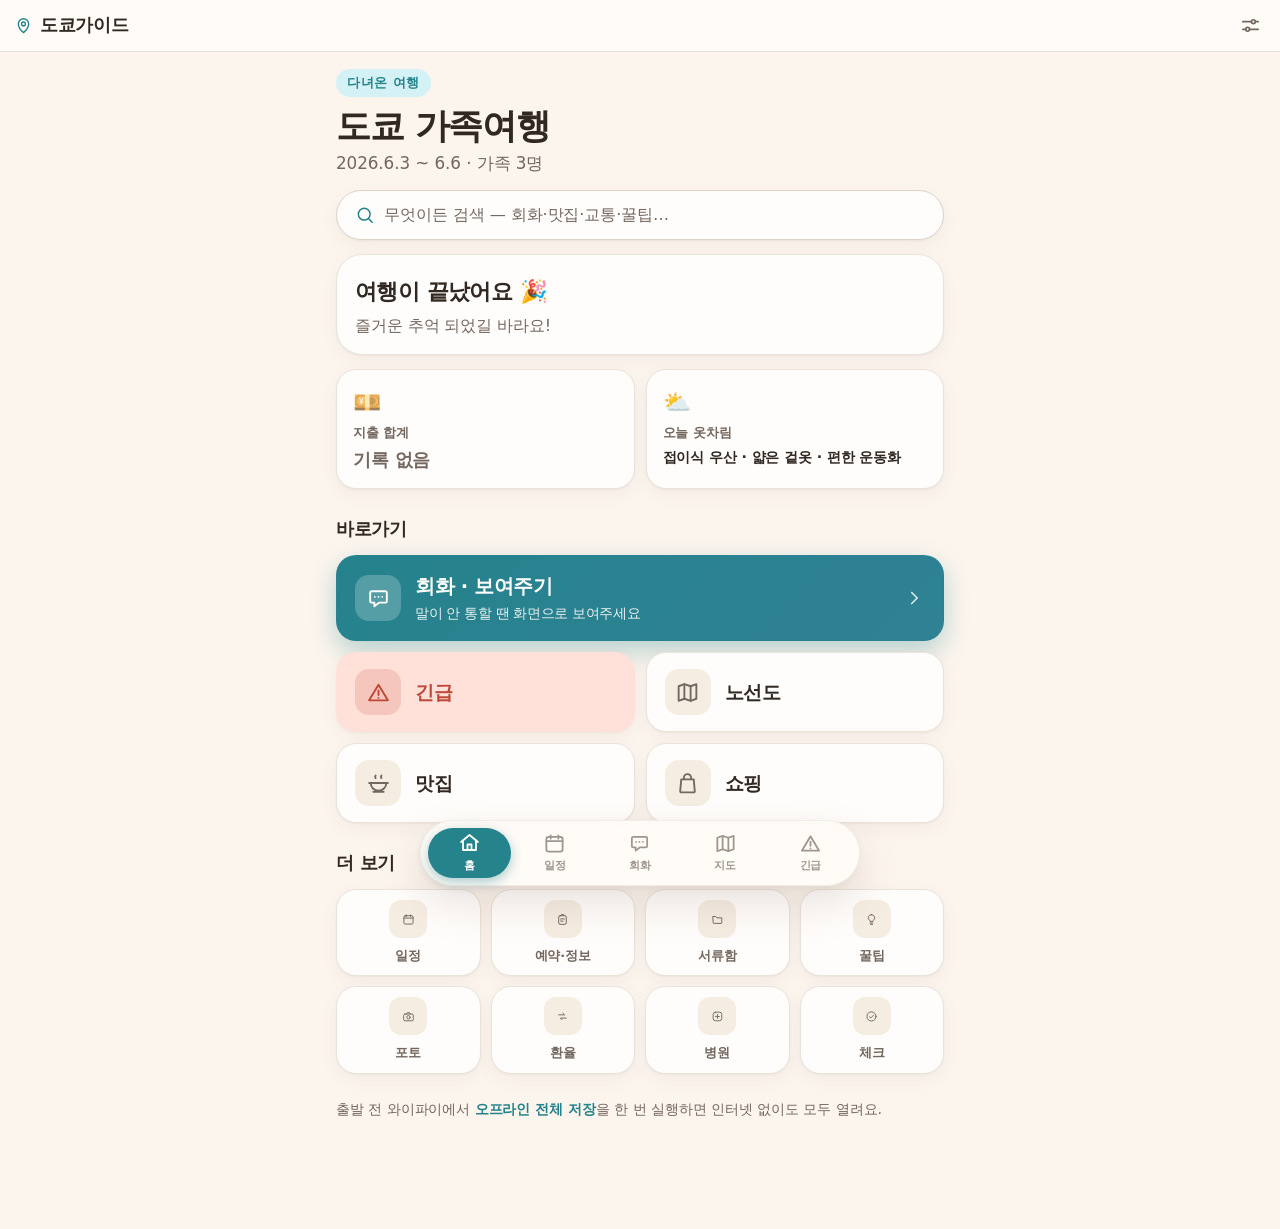
==== commit 36fea036: "chore(deploy): sync site" ====
--- a/index.html
+++ b/index.html
@@ -25,7 +25,11 @@
     <a href="#/settings" class="ab-set" aria-label="설정"><svg viewBox="0 0 24 24" fill="none" stroke="currentColor" stroke-width="1.75" stroke-linecap="round" stroke-linejoin="round"><path d="M4 8h9M17 8h3"/><path d="M4 16h3M11 16h9"/><circle cx="15" cy="8" r="2"/><circle cx="9" cy="16" r="2"/></svg></a>
   </header>
 
-  <main id="app" class="app"><div class="boot">불러오는 중…</div></main>
+  <main id="app" class="app"><div class="skel" aria-hidden="true">
+    <div class="skel-line w40" style="height:30px;margin:6px 0 18px"></div>
+    <div class="skel-block"><div class="skel-line w60"></div><div class="skel-line w80"></div><div class="skel-line w40"></div></div>
+    <div class="skel-grid"><div class="skel-tile"></div><div class="skel-tile"></div><div class="skel-tile"></div><div class="skel-tile"></div></div>
+  </div></main>
 
   <nav class="tabbar" aria-label="메인 메뉴">
     <a href="#/" data-tab="home"><svg viewBox="0 0 24 24" fill="none" stroke="currentColor" stroke-linecap="round" stroke-linejoin="round"><path d="M3.5 11.5 12 4.5l8.5 7"/><path d="M5.5 10v9.5h13V10"/><path d="M10 19.5V14h4v5.5"/></svg>홈</a>
--- a/css/app.css
+++ b/css/app.css
@@ -16,7 +16,9 @@
   --line: oklch(0.918 0.014 70); --line-strong: oklch(0.872 0.018 68);
   --shadow: 0 1px 2px oklch(0.45 0.03 55 / .05), 0 6px 18px oklch(0.45 0.03 55 / .06);
   --shadow-f: 0 14px 34px oklch(0.40 0.04 50 / .16);
-  --r: 16px; --r-sm: 12px;
+  --shadow-pop: 0 2px 6px oklch(0.45 0.03 55 / .06), 0 18px 44px oklch(0.40 0.04 50 / .14);
+  --r-lg: 26px; --r: 20px; --r-sm: 14px; --r-xs: 10px;
+  --ease: cubic-bezier(.32, .72, 0, 1);
   --font-scale: 1;
 }
 :root[data-theme="dark"] {
@@ -31,6 +33,7 @@
   --line: oklch(0.322 0.011 58); --line-strong: oklch(0.392 0.013 56);
   --shadow: 0 1px 2px oklch(0 0 0 / .26), 0 8px 22px oklch(0 0 0 / .34);
   --shadow-f: 0 16px 38px oklch(0 0 0 / .5);
+  --shadow-pop: 0 2px 8px oklch(0 0 0 / .3), 0 20px 48px oklch(0 0 0 / .5);
 }
 
 html { font-size: calc(17.5px * var(--font-scale)); -webkit-text-size-adjust: 100%; }
@@ -70,31 +73,40 @@
 .ab-set svg { width: 23px; height: 23px; }
 .net-dot { font-size: .72rem; font-weight: 600; color: var(--warn); background: var(--warn-bg); padding: 3px 9px; border-radius: 999px; }
 
-.app { padding: 16px 16px calc(86px + env(safe-area-inset-bottom)); max-width: 640px; margin: 0 auto; }
+.app { padding: 16px 16px calc(108px + env(safe-area-inset-bottom)); max-width: 640px; margin: 0 auto; }
 .boot { text-align: center; color: var(--text-soft); padding: 40px; }
 
 .tabbar {
-  position: fixed; left: 0; right: 0; bottom: 0; z-index: 40;
-  display: grid; grid-template-columns: repeat(5, 1fr);
-  background: color-mix(in srgb, var(--surface) 88%, transparent);
-  -webkit-backdrop-filter: saturate(1.4) blur(12px); backdrop-filter: saturate(1.4) blur(12px);
-  border-top: 1px solid var(--line);
-  padding-bottom: env(safe-area-inset-bottom);
+  position: fixed; left: 50%; transform: translateX(-50%);
+  bottom: calc(14px + env(safe-area-inset-bottom)); z-index: 40;
+  width: min(440px, calc(100% - 28px));
+  display: grid; grid-template-columns: repeat(5, 1fr); gap: 2px;
+  padding: 7px;
+  background: color-mix(in srgb, var(--surface) 80%, transparent);
+  -webkit-backdrop-filter: saturate(1.8) blur(20px); backdrop-filter: saturate(1.8) blur(20px);
+  border: 1px solid color-mix(in srgb, var(--line) 60%, transparent);
+  border-radius: 999px;
+  box-shadow: var(--shadow-pop);
 }
 .tabbar a {
-  display: flex; flex-direction: column; align-items: center; justify-content: center; gap: 4px;
-  height: 60px; font-size: .68rem; font-weight: 600; letter-spacing: -0.01em; color: var(--text-dim);
-}
-.tabbar a svg { width: 24px; height: 24px; stroke-width: 1.75; }
-.tabbar a.on { color: var(--primary); }
-.tabbar a.t-sos { color: var(--text-dim); }
-.tabbar a.t-sos.on { color: var(--danger); }
+  position: relative;
+  display: flex; flex-direction: column; align-items: center; justify-content: center; gap: 3px;
+  height: 50px; border-radius: 999px;
+  font-size: .64rem; font-weight: 650; letter-spacing: -0.01em; color: var(--text-dim);
+  transition: color .25s var(--ease), background .3s var(--ease);
+}
+.tabbar a svg { width: 23px; height: 23px; stroke-width: 1.85; transition: transform .3s var(--ease); }
+.tabbar a.on { color: var(--primary-ink); background: var(--primary);
+  box-shadow: 0 4px 12px color-mix(in srgb, var(--primary) 40%, transparent); }
+.tabbar a.on svg { transform: translateY(-1px) scale(1.04); }
+.tabbar a.t-sos.on { color: #fff; background: var(--danger);
+  box-shadow: 0 4px 12px color-mix(in srgb, var(--danger) 40%, transparent); }
 
 /* ===== generic ===== */
-.scr-head { margin-bottom: 16px; }
-.scr-head h1 { font-size: 1.55rem; font-weight: 750; letter-spacing: -0.025em; line-height: 1.2; }
-.scr-head p { color: var(--text-soft); font-size: .92rem; margin-top: 3px; }
-.sec { font-size: 1.02rem; font-weight: 700; letter-spacing: -0.02em; margin: 26px 0 11px; }
+.scr-head { margin-bottom: 18px; }
+.scr-head h1 { font-size: 1.72rem; font-weight: 770; letter-spacing: -0.03em; line-height: 1.15; }
+.scr-head p { color: var(--text-soft); font-size: .94rem; margin-top: 4px; }
+.sec { font-size: 1.05rem; font-weight: 720; letter-spacing: -0.02em; margin: 26px 0 12px; }
 .muted { color: var(--text-soft); } .small { font-size: .82rem; }
 .bullets li { position: relative; padding: 4px 0 4px 18px; }
 .bullets li::before { content: ""; position: absolute; left: 4px; top: 13px; width: 5px; height: 5px; border-radius: 50%; background: var(--primary); }
@@ -142,81 +154,118 @@
 .yen .jpy { white-space: nowrap; }
 
 /* ===== home ===== */
-.home-top h1 { font-size: 1.65rem; font-weight: 750; letter-spacing: -0.03em; line-height: 1.18; }
-.home-top p { color: var(--text-soft); margin-top: 3px; }
-.today-card { display: block; background: var(--surface); border: 1px solid var(--line); border-radius: var(--r); overflow: hidden;
+.home-top { margin-bottom: 4px; }
+.home-eyebrow { display: inline-block; font-size: .76rem; font-weight: 700; letter-spacing: .04em; text-transform: uppercase;
+  color: var(--primary); background: var(--primary-soft); padding: 4px 11px; border-radius: 999px; margin-bottom: 10px; }
+.home-top h1 { font-size: 2rem; font-weight: 780; letter-spacing: -0.035em; line-height: 1.12; }
+.home-top p { color: var(--text-soft); margin-top: 5px; font-size: .96rem; }
+.today-card { display: block; background: var(--surface); border: 1px solid var(--line); border-radius: var(--r-lg); overflow: hidden;
   box-shadow: var(--shadow); margin: 14px 0; }
-.today-card.before { display: flex; align-items: center; gap: 16px; padding: 18px; }
-.dday { font-size: 1.7rem; font-weight: 800; letter-spacing: -0.03em; color: var(--primary); background: var(--primary-soft);
-  border-radius: var(--r-sm); padding: 12px 16px; white-space: nowrap; flex: 0 0 auto; line-height: 1.1; text-align: center; }
-.tc-img { width: 100%; height: 172px; object-fit: cover; }
-.tc-body { padding: 15px 16px; }
-.tc-tag { font-size: .74rem; font-weight: 700; letter-spacing: .02em; text-transform: uppercase; color: var(--primary); }
-.tc-body strong { display: block; font-size: 1.2rem; font-weight: 700; letter-spacing: -0.02em; margin: 3px 0 4px; }
+.today-card.before { display: flex; align-items: center; gap: 24px; padding: 20px; }
+.today-card.before .tc-body { flex: 1; min-width: 0; padding: 0; }
+.today-card.before .btn-primary { display: flex; width: 100%; margin-top: 12px; }
+.dday { font-size: 1.9rem; font-weight: 800; letter-spacing: -0.03em; color: var(--primary-ink); background: var(--primary);
+  border-radius: var(--r-sm); padding: 20px 34px; min-width: 136px; white-space: nowrap; flex: 0 0 auto; line-height: 1.1; text-align: center;
+  box-shadow: 0 6px 16px color-mix(in srgb, var(--primary) 32%, transparent); }
+.tc-img { width: 100%; height: 188px; object-fit: cover; }
+.tc-body { padding: 16px 18px; }
+.tc-tag { font-size: .74rem; font-weight: 700; letter-spacing: .03em; text-transform: uppercase; color: var(--primary); }
+.tc-body strong { display: block; font-size: 1.28rem; font-weight: 720; letter-spacing: -0.025em; margin: 4px 0 5px; }
 .tc-body p { color: var(--text-soft); font-size: .9rem; }
-.wbadge { display: inline-flex; align-items: center; gap: 5px; margin-top: 10px; font-size: .82rem; font-weight: 600;
-  background: var(--surface-2); padding: 6px 11px; border-radius: 999px; }
+.wbadge { display: inline-flex; align-items: center; gap: 5px; margin-top: 12px; font-size: .82rem; font-weight: 600;
+  background: var(--surface-2); padding: 7px 12px; border-radius: 999px; }
 .wbadge small { color: var(--info); font-weight: 600; }
 .wlive { font-size: .72rem; font-weight: 700; color: var(--info); background: var(--surface); padding: 4px 9px; border-radius: 999px; border: 1px solid var(--line); min-height: 28px; }
 .wlive.busy { opacity: .65; }
 
-.widgets { display: grid; grid-template-columns: 1fr 1fr; gap: 10px; margin: 12px 0; }
-.widget { display: flex; flex-direction: column; gap: 3px; background: var(--surface); border: 1px solid var(--line);
-  border-radius: var(--r-sm); padding: 13px 14px; box-shadow: var(--shadow); }
-.w-ic { font-size: 1.25rem; } .w-k { font-size: .76rem; color: var(--text-soft); font-weight: 600; }
-.w-v { font-weight: 700; letter-spacing: -0.01em; } .w-v.small { font-size: .82rem; font-weight: 600; }
-
-.grid-big { display: grid; grid-template-columns: 1fr 1fr; gap: 11px; margin-top: 6px; }
+.widgets { display: grid; grid-template-columns: 1fr 1fr; gap: 11px; margin: 12px 0; }
+.widget { display: flex; flex-direction: column; gap: 4px; background: var(--surface); border: 1px solid var(--line);
+  border-radius: var(--r); padding: 15px 16px; box-shadow: var(--shadow); }
+.w-ic { font-size: 1.3rem; } .w-k { font-size: .76rem; color: var(--text-soft); font-weight: 600; }
+.w-v { font-weight: 720; letter-spacing: -0.01em; } .w-v.small { font-size: .82rem; font-weight: 600; }
+
+/* bento — primary shortcuts */
+.bento { display: grid; grid-template-columns: 1fr 1fr; gap: 11px; }
+.tile { position: relative; display: flex; flex-direction: row; align-items: center; gap: 14px;
+  min-height: 76px; padding: 16px 18px; border-radius: var(--r); background: var(--surface); border: 1px solid var(--line);
+  box-shadow: var(--shadow); color: var(--text); font-weight: 720; letter-spacing: -0.02em; font-size: 1.08rem; overflow: hidden; }
+.tile .tile-ic { display: inline-flex; width: 46px; height: 46px; border-radius: 14px; align-items: center; justify-content: center;
+  background: var(--surface-2); color: var(--text-soft); flex: 0 0 auto; }
+.tile .tile-ic svg { width: 25px; height: 25px; stroke-width: 1.8; }
+.tile.danger { background: var(--danger-bg); border-color: transparent; color: var(--danger); }
+.tile.danger .tile-ic { background: color-mix(in srgb, var(--danger) 18%, transparent); color: var(--danger); }
+.tile.feature { grid-column: 1 / -1; flex-direction: row; align-items: center; gap: 14px; min-height: 84px;
+  background: linear-gradient(135deg, var(--primary), color-mix(in srgb, var(--primary) 72%, var(--info)));
+  border-color: transparent; color: var(--primary-ink);
+  box-shadow: 0 10px 26px color-mix(in srgb, var(--primary) 32%, transparent); }
+.tile.feature .tile-ic { background: color-mix(in srgb, #fff 22%, transparent); color: var(--primary-ink); flex: 0 0 auto; }
+.tile.feature .tile-txt { flex: 1; display: flex; flex-direction: column; gap: 2px; }
+.tile.feature .tile-txt b { font-size: 1.12rem; font-weight: 750; }
+.tile.feature .tile-txt small { font-weight: 500; font-size: .82rem; opacity: .9; }
+.tile.feature .tile-go { display: inline-flex; opacity: .85; } .tile.feature .tile-go svg { width: 22px; height: 22px; }
+
 .grid-small { display: grid; grid-template-columns: repeat(4, 1fr); gap: 10px; }
 .card-act { display: flex; flex-direction: column; align-items: center; justify-content: center; gap: 9px;
   background: var(--surface); border: 1px solid var(--line); border-radius: var(--r);
-  font-weight: 650; letter-spacing: -0.01em; box-shadow: var(--shadow); text-align: center; color: var(--text); }
-.card-act:active { transform: translateY(1px); }
-.card-act.big { min-height: 92px; font-size: 1rem; }
-.card-act.sm { min-height: 80px; font-size: .76rem; font-weight: 600; padding: 8px 2px; gap: 7px; color: var(--text-soft); }
-.ca-ic { display: inline-flex; }
-.ca-ic svg { width: 27px; height: 27px; stroke-width: 1.7; }
-.card-act.sm .ca-ic svg { width: 23px; height: 23px; }
-.card-act.big .ca-ic { color: var(--text-soft); }
-.card-act.primary { background: var(--primary-soft); border-color: transparent; color: var(--primary); }
-.card-act.primary .ca-ic { color: var(--primary); }
-.card-act.danger { background: var(--danger-bg); border-color: transparent; color: var(--danger); }
-.card-act.danger .ca-ic { color: var(--danger); }
-.foot-note { margin-top: 22px; font-size: .82rem; color: var(--text-soft); line-height: 1.6; }
+  font-weight: 600; letter-spacing: -0.01em; box-shadow: var(--shadow); text-align: center; color: var(--text-soft); }
+.card-act.sm { min-height: 82px; font-size: .74rem; padding: 10px 2px; gap: 8px; }
+.ca-ic { display: inline-flex; width: 38px; height: 38px; border-radius: 12px; align-items: center; justify-content: center;
+  background: var(--surface-2); color: var(--text-soft); }
+.ca-ic svg { width: 21px; height: 21px; stroke-width: 1.75; }
+.foot-note { margin-top: 24px; font-size: .82rem; color: var(--text-soft); line-height: 1.6; }
 .foot-note a { color: var(--primary); font-weight: 600; }
 
 /* ===== day ===== */
 .weather-band { background: var(--surface-2); border-radius: var(--r-sm); padding: 12px 14px; margin: 12px 0; font-size: .9rem; }
 .weather-band span { color: var(--text-soft); }
 .movenote { background: var(--primary-soft); color: var(--text); border-radius: var(--r-sm); padding: 12px 14px; font-size: .9rem; }
-.timeline { margin-top: 14px; }
-.stop { display: grid; grid-template-columns: 52px 1fr; gap: 8px; }
-.stop-time { font-weight: 800; color: var(--primary); padding-top: 8px; font-size: .92rem; }
-.stop::before { } /* spacing handled by gap */
-.stop-card { background: var(--surface); border: 1px solid var(--line); border-radius: var(--r);
-  overflow: hidden; box-shadow: var(--shadow); margin-bottom: 14px; }
+.timeline { margin-top: 16px; }
+.stop { display: grid; grid-template-columns: 54px 1fr; gap: 10px; }
+.stop-rail { position: relative; display: flex; flex-direction: column; align-items: center; }
+.stop-time { font-weight: 750; color: var(--primary); font-size: .9rem; letter-spacing: -0.02em; padding-top: 6px; }
+.stop-node { width: 11px; height: 11px; border-radius: 50%; background: var(--surface); border: 2.5px solid var(--primary); margin-top: 8px; z-index: 1; }
+.stop-rail::after { content: ""; position: absolute; top: 28px; bottom: -8px; left: 50%; transform: translateX(-50%);
+  width: 2px; background: var(--line-strong); }
+.stop:last-child .stop-rail::after { display: none; }
+.stop-card { position: relative; background: var(--surface); border: 1px solid var(--line); border-radius: var(--r);
+  overflow: hidden; box-shadow: var(--shadow); margin-bottom: 16px; }
 .stop-img { width: 100%; height: 150px; object-fit: cover; }
 .stop-body { padding: 12px 14px; }
 .stop-body h3 { font-size: 1.08rem; } .stop-body h3 small { font-weight: 600; color: var(--text-soft); font-size: .8rem; }
-.stn { color: var(--info); font-size: .85rem; font-weight: 700; margin: 4px 0; }
+.stn { display: inline-flex; align-items: center; gap: 4px; color: var(--info); font-size: .85rem; font-weight: 700; margin: 4px 0; }
+.stn svg { width: 15px; height: 15px; }
 .stop-body p { color: var(--text-soft); font-size: .9rem; margin: 4px 0; }
 .tips { margin: 6px 0; }
 .tips li { position: relative; padding-left: 16px; font-size: .85rem; color: var(--text-soft); }
 .tips li::before { content: "✓"; position: absolute; left: 0; color: var(--ok); font-weight: 800; }
 .fare { margin-top: 8px; font-size: .85rem; }
+/* today states */
+.stop.past { opacity: .5; }
+.stop.past .stop-node { background: var(--line-strong); border-color: var(--line-strong); }
+.stop.now .stop-time { color: var(--primary); }
+.stop.now .stop-node { background: var(--primary); box-shadow: 0 0 0 4px var(--primary-soft); animation: nowpulse 2s var(--ease) infinite; }
+.stop.now .stop-card { border-color: var(--primary); box-shadow: 0 0 0 1.5px var(--primary), var(--shadow); }
+.now-tag { position: absolute; top: 10px; right: 10px; z-index: 2; background: var(--primary); color: var(--primary-ink);
+  font-size: .72rem; font-weight: 800; padding: 4px 11px; border-radius: 999px; box-shadow: 0 4px 12px color-mix(in srgb, var(--primary) 38%, transparent); }
+@keyframes nowpulse { 0%,100% { box-shadow: 0 0 0 4px var(--primary-soft); } 50% { box-shadow: 0 0 0 7px color-mix(in srgb, var(--primary) 12%, transparent); } }
+@media (prefers-reduced-motion: reduce) { .stop.now .stop-node { animation: none; } }
 
 /* ===== talk ===== */
 .usage { background: var(--surface-2); border-radius: var(--r-sm); padding: 10px 14px; margin-bottom: 12px; }
 .usage summary { font-weight: 700; }
 .usage ul { margin-top: 8px; } .usage li { padding: 3px 0 3px 16px; position: relative; font-size: .86rem; color: var(--text-soft); }
 .usage li::before { content: "·"; position: absolute; left: 4px; }
-.search { width: 100%; padding: 13px 16px; border: 1px solid var(--line); border-radius: 999px;
-  background: var(--surface); font-size: 1rem; margin-bottom: 10px; }
-.tchips { display: flex; gap: 8px; overflow-x: auto; padding-bottom: 8px; margin-bottom: 6px; }
-.tchip { flex: 0 0 auto; background: var(--surface); border: 1px solid var(--line); color: var(--text-soft);
-  padding: 8px 13px; border-radius: 999px; font-weight: 700; font-size: .85rem; }
+.search { width: 100%; padding: 14px 18px; border: 1px solid var(--line-strong); border-radius: 999px;
+  background: var(--surface); font-size: 1rem; box-shadow: var(--shadow); }
+.search:focus { outline: none; border-color: var(--primary); box-shadow: 0 0 0 4px var(--primary-soft); }
+.talk-filter { position: sticky; top: calc(52px + env(safe-area-inset-top)); z-index: 20; margin: 0 -16px; padding: 10px 16px 4px;
+  background: color-mix(in srgb, var(--bg) 90%, transparent); -webkit-backdrop-filter: blur(10px); backdrop-filter: blur(10px); }
+.tchips { display: flex; gap: 8px; overflow-x: auto; padding: 10px 0 4px; scrollbar-width: none; }
+.tchips::-webkit-scrollbar { display: none; }
+.tchip { flex: 0 0 auto; background: var(--surface); border: 1px solid var(--line-strong); color: var(--text-soft);
+  padding: 9px 15px; border-radius: 999px; font-weight: 650; font-size: .85rem; white-space: nowrap; }
 .tchip.on { background: var(--primary); color: var(--primary-ink); border-color: var(--primary); }
-.plist { display: flex; flex-direction: column; gap: 8px; }
+.plist { display: flex; flex-direction: column; gap: 9px; margin-top: 10px; }
 .prow { display: flex; align-items: stretch; background: var(--surface); border: 1px solid var(--line);
   border-radius: var(--r-sm); overflow: hidden; box-shadow: var(--shadow); }
 .prow.lvl-allergy { border-left: 5px solid var(--warn); }
@@ -259,16 +308,25 @@
 
 /* ===== subway ===== */
 .summary { color: var(--text-soft); font-size: .92rem; margin-bottom: 12px; }
-.map-thumb { display: block; width: 100%; position: relative; border-radius: var(--r-sm); overflow: hidden; box-shadow: var(--shadow); }
-.mapimg { width: 100%; height: auto; }
-.zoom-hint { position: absolute; bottom: 8px; right: 8px; background: rgba(0,0,0,.6); color: #fff; font-size: .75rem; padding: 4px 8px; border-radius: 999px; }
-.route { background: var(--surface); border: 1px solid var(--line); border-radius: var(--r-sm); padding: 12px 14px; margin-bottom: 8px; box-shadow: var(--shadow); }
-.r-path { font-size: 1rem; } .r-meta { color: var(--text-soft); font-size: .85rem; margin-top: 4px; }
-.r-note { font-size: .8rem; color: var(--info); margin-top: 2px; }
+.map-thumb { display: block; width: 100%; position: relative; border-radius: var(--r); overflow: hidden; box-shadow: var(--shadow); border: 1px solid var(--line); }
+.mapimg { width: 100%; height: auto; display: block; }
+.zoom-hint { position: absolute; bottom: 10px; right: 10px; display: inline-flex; align-items: center; gap: 5px;
+  background: color-mix(in srgb, var(--text) 78%, transparent); color: var(--bg); font-size: .76rem; font-weight: 600;
+  padding: 6px 11px; border-radius: 999px; -webkit-backdrop-filter: blur(4px); backdrop-filter: blur(4px); }
+.zoom-hint svg { width: 14px; height: 14px; }
+.routes { display: flex; flex-direction: column; gap: 9px; }
+.route { background: var(--surface); border: 1px solid var(--line); border-radius: var(--r); padding: 14px 16px; box-shadow: var(--shadow); }
+.r-path { font-size: 1.02rem; font-weight: 600; display: flex; align-items: center; gap: 7px; letter-spacing: -0.01em; }
+.r-path strong { font-weight: 730; }
+.r-arrow { display: inline-flex; color: var(--primary); } .r-arrow svg { width: 17px; height: 17px; }
+.r-meta { display: flex; flex-wrap: wrap; gap: 6px; margin-top: 9px; }
+.r-meta span { font-size: .8rem; font-weight: 600; color: var(--text-soft); background: var(--surface-2); padding: 4px 10px; border-radius: 999px; }
+.r-meta .r-line { background: var(--primary-soft); color: var(--primary); }
+.r-note { font-size: .82rem; color: var(--info); margin-top: 8px; }
 .stns { display: flex; flex-wrap: wrap; gap: 8px; }
-.stn-chip { background: var(--surface); border: 1px solid var(--line); border-radius: var(--r-sm); padding: 10px 12px; font-weight: 700; }
+.stn-chip { background: var(--surface); border: 1px solid var(--line-strong); border-radius: 999px; padding: 10px 14px; font-weight: 650; box-shadow: var(--shadow); }
 .stn-chip small { color: var(--text-soft); font-weight: 600; }
-.howto { background: var(--surface); border: 1px solid var(--line); border-radius: var(--r-sm); padding: 12px 14px; margin-bottom: 8px; }
+.howto { background: var(--surface); border: 1px solid var(--line); border-radius: var(--r); padding: 13px 15px; margin-bottom: 9px; box-shadow: var(--shadow); }
 .howto h3 { font-size: 1rem; } .howto p { color: var(--text-soft); font-size: .88rem; margin-top: 4px; }
 
 /* ===== sos ===== */
@@ -294,36 +352,40 @@
 .flow ol { counter-reset: s; }
 
 /* ===== food ===== */
-.me-strip { display: flex; gap: 10px; overflow-x: auto; padding-bottom: 8px; }
-.me-card { flex: 0 0 auto; width: 110px; text-align: center; }
-.me-img { width: 110px; height: 80px; object-fit: cover; border-radius: var(--r-sm); }
-.me-card span { display: block; font-size: .8rem; font-weight: 700; margin-top: 5px; }
+.me-strip { display: flex; gap: 12px; overflow-x: auto; padding-bottom: 8px; scrollbar-width: none; }
+.me-strip::-webkit-scrollbar { display: none; }
+.me-card { flex: 0 0 auto; width: 118px; text-align: center; }
+.me-img { width: 118px; height: 86px; object-fit: cover; border-radius: var(--r-sm); box-shadow: var(--shadow); }
+.me-card span { display: block; font-size: .8rem; font-weight: 650; margin-top: 6px; letter-spacing: -0.01em; }
 .reco { background: var(--surface); border: 1px solid var(--line); border-radius: var(--r-sm); padding: 13px 15px; margin-bottom: 10px; box-shadow: var(--shadow); }
 .reco h3 { font-size: 1.05rem; }
 .eatv .g-hero { height: 180px; }
-.restos { display: flex; flex-direction: column; gap: 16px; }
-.resto { background: var(--surface); border: 1px solid var(--line); border-radius: var(--r); overflow: hidden; box-shadow: var(--shadow); }
+.restos { display: flex; flex-direction: column; gap: 18px; }
+.resto { background: var(--surface); border: 1px solid var(--line); border-radius: var(--r-lg); overflow: hidden; box-shadow: var(--shadow); }
 .resto-hero { position: relative; }
-.rh-img { width: 100%; height: 180px; object-fit: cover; }
-.tier { position: absolute; top: 10px; left: 10px; background: var(--surface-2); color: var(--text); font-weight: 800;
-  font-size: .78rem; padding: 4px 10px; border-radius: 999px; }
-.tier.t-main { background: var(--primary); color: var(--primary-ink); }
-.resto-body { padding: 14px 16px; }
-.resto-body h3 { font-size: 1.15rem; } .resto-body h3 small { color: var(--text-soft); font-weight: 600; font-size: .78rem; }
-.rc-food { font-size: .9rem; margin: 4px 0; }
+.rh-img { width: 100%; height: 200px; object-fit: cover; display: block; }
+.resto-hero::after { content: ""; position: absolute; inset: 0; pointer-events: none;
+  background: linear-gradient(180deg, oklch(0 0 0 / .28) 0%, transparent 32%, transparent 70%, oklch(0 0 0 / .12) 100%); }
+.tier { position: absolute; top: 12px; left: 12px; z-index: 1; background: color-mix(in srgb, var(--surface) 86%, transparent);
+  -webkit-backdrop-filter: blur(8px); backdrop-filter: blur(8px); color: var(--text); font-weight: 750;
+  font-size: .76rem; letter-spacing: -0.01em; padding: 5px 12px; border-radius: 999px; box-shadow: var(--shadow); }
+.tier.t-main { background: var(--primary); color: var(--primary-ink); box-shadow: 0 4px 12px color-mix(in srgb, var(--primary) 36%, transparent); }
+.resto-body { padding: 15px 17px; }
+.resto-body h3 { font-size: 1.18rem; font-weight: 730; letter-spacing: -0.025em; } .resto-body h3 small { color: var(--text-soft); font-weight: 600; font-size: .78rem; }
+.rc-food { font-size: .9rem; margin: 5px 0; }
 .rc-why { color: var(--text-soft); font-size: .88rem; margin: 6px 0; }
-.rc-chips { display: flex; flex-wrap: wrap; gap: 6px; margin: 8px 0; }
-.rc-chip { background: var(--surface-2); font-size: .76rem; font-weight: 700; padding: 4px 9px; border-radius: 999px; color: var(--text-soft); }
+.rc-chips { display: flex; flex-wrap: wrap; gap: 6px; margin: 9px 0; }
+.rc-chip { background: var(--surface-2); font-size: .76rem; font-weight: 650; padding: 5px 11px; border-radius: 999px; color: var(--text-soft); }
 .rc-line { font-size: .85rem; color: var(--text-soft); margin: 3px 0; }
 .rc-line.warn { color: var(--warn); }
-.menu { margin-top: 12px; border-top: 1px solid var(--line); padding-top: 10px; }
-.menu-t { font-weight: 800; font-size: .85rem; margin-bottom: 8px; color: var(--text-soft); }
-.mi { display: flex; gap: 10px; align-items: center; padding: 6px 0; }
-.mi-img { width: 60px; height: 60px; object-fit: cover; border-radius: 10px; flex: 0 0 auto; }
-.mi-body { flex: 1; }
-.mi-n { font-weight: 700; font-size: .92rem; } .mi-n small { color: var(--text-soft); font-weight: 500; font-size: .76rem; }
+.menu { margin-top: 13px; border-top: 1px solid var(--line); padding-top: 12px; }
+.menu-t { font-weight: 700; font-size: .76rem; letter-spacing: .04em; text-transform: uppercase; margin-bottom: 10px; color: var(--text-dim); }
+.mi { display: flex; gap: 12px; align-items: center; padding: 7px 0; }
+.mi-img { width: 60px; height: 60px; object-fit: cover; border-radius: 12px; flex: 0 0 auto; }
+.mi-body { flex: 1; display: flex; align-items: center; gap: 10px; }
+.mi-n { font-weight: 650; font-size: .92rem; flex: 1; min-width: 0; } .mi-n small { color: var(--text-soft); font-weight: 500; font-size: .76rem; }
 .must { color: #F0B429; }
-.mi-p { font-size: .85rem; margin-top: 2px; }
+.mi-p { font-size: .82rem; font-weight: 650; white-space: nowrap; flex: 0 0 auto; background: var(--surface-2); padding: 5px 10px; border-radius: 999px; }
 
 /* ===== tips ===== */
 .tip-grid { display: grid; grid-template-columns: 1fr; gap: 10px; }
@@ -339,27 +401,36 @@
 
 /* ===== shopping ===== */
 .budget-note { background: var(--primary-soft); color: var(--text); border-radius: var(--r-sm); padding: 12px 14px; font-weight: 700; font-size: .92rem; }
+.budget-card { background: var(--surface); border: 1px solid var(--line); border-radius: var(--r); padding: 16px 18px; box-shadow: var(--shadow); margin-bottom: 12px; }
+.bc-top { display: flex; align-items: baseline; justify-content: space-between; }
+.bc-k { font-size: .82rem; font-weight: 600; color: var(--text-soft); }
+.bc-v { font-size: 1.5rem; font-weight: 780; letter-spacing: -0.03em; }
+.bc-bar { height: 10px; border-radius: 999px; background: var(--surface-2); overflow: hidden; margin: 12px 0 8px; }
+.bc-bar > span { display: block; height: 100%; border-radius: 999px; background: var(--ok); transition: width .6s var(--ease); }
+.bc-bar.warn > span { background: var(--warn); } .bc-bar.over > span { background: var(--danger); }
+.bc-foot { display: flex; justify-content: space-between; font-size: .8rem; color: var(--text-soft); font-weight: 600; }
 .store-budget { background: var(--surface); border: 1px solid var(--line); border-radius: var(--r-sm); padding: 6px 14px; box-shadow: var(--shadow); }
 .sb-row { display: flex; justify-content: space-between; align-items: center; padding: 9px 0; border-top: 1px solid var(--line); font-size: .9rem; }
 .sb-row:first-child { border-top: 0; }
 .sb-cap { font-weight: 800; color: var(--primary); }
-.exp-form { display: grid; grid-template-columns: 1fr 100px 48px; gap: 8px; margin-bottom: 8px; }
-.exp-form input { padding: 11px 12px; border: 1px solid var(--line); border-radius: var(--r-sm); background: var(--surface); }
+.exp-form { display: grid; grid-template-columns: 1fr 100px 48px; gap: 8px; margin-bottom: 10px; }
+.exp-form input { padding: 12px 14px; border: 1px solid var(--line-strong); border-radius: var(--r-sm); background: var(--surface); }
+.exp-form input:focus { outline: none; border-color: var(--primary); box-shadow: 0 0 0 3px var(--primary-soft); }
 .exp-form button { background: var(--primary); color: var(--primary-ink); border-radius: var(--r-sm); font-size: 1.3rem; font-weight: 800; }
-.exp-total { font-weight: 800; margin-bottom: 8px; }
-.exps { display: flex; flex-direction: column; gap: 6px; }
-.exp-row { display: flex; align-items: center; gap: 8px; background: var(--surface); border: 1px solid var(--line); border-radius: var(--r-sm); padding: 10px 12px; }
-.exp-row span:first-child { flex: 1; }
-.exp-v { font-size: .85rem; } .exp-x { color: var(--text-soft); width: 32px; }
-.wishlist { display: flex; flex-direction: column; gap: 8px; }
-.wish-card { background: var(--surface); border: 1px solid var(--line); border-radius: var(--r-sm); overflow: hidden; box-shadow: var(--shadow); }
-.wish-card.on { background: var(--ok-soft); border-color: var(--ok); }
-.wish-main { display: flex; align-items: center; gap: 12px; width: 100%; padding: 10px 12px; text-align: left; }
-.wish-img { width: 56px; height: 56px; object-fit: cover; border-radius: 10px; flex: 0 0 auto; }
-.wish-b { flex: 1; min-width: 0; } .wish-s { font-weight: 800; font-size: .95rem; } .wish-l { color: var(--text-soft); font-size: .82rem; }
-.wcheck { font-size: 1.3rem; }
+.exps { display: flex; flex-direction: column; gap: 7px; }
+.exp-row { display: flex; align-items: center; gap: 8px; background: var(--surface); border: 1px solid var(--line); border-radius: var(--r-sm); padding: 11px 14px; }
+.exp-row span:first-child { flex: 1; font-weight: 600; }
+.exp-v { font-size: .9rem; font-weight: 650; } .exp-x { color: var(--text-dim); width: 32px; font-size: .9rem; }
+.wishlist { display: flex; flex-direction: column; gap: 9px; }
+.wish-card { background: var(--surface); border: 1px solid var(--line); border-radius: var(--r); overflow: hidden; box-shadow: var(--shadow); }
+.wish-card.on { background: var(--ok-soft); border-color: color-mix(in srgb, var(--ok) 50%, transparent); }
+.wish-main { display: flex; align-items: center; gap: 12px; width: 100%; padding: 11px 13px; text-align: left; }
+.wish-img { width: 56px; height: 56px; object-fit: cover; border-radius: 12px; flex: 0 0 auto; }
+.wish-b { flex: 1; min-width: 0; } .wish-s { font-weight: 720; font-size: .96rem; letter-spacing: -0.02em; } .wish-l { color: var(--text-soft); font-size: .82rem; }
+.wcheck { flex: 0 0 auto; width: 28px; height: 28px; border-radius: 9px; border: 2px solid var(--line-strong); display: grid; place-items: center; color: #fff; }
+.wcheck.on { background: var(--ok); border-color: var(--ok); } .wcheck svg { width: 18px; height: 18px; }
 .wish-guide { display: block; padding: 11px 14px; border-top: 1px solid var(--line); background: var(--primary-soft);
-  color: var(--primary); font-weight: 800; font-size: .85rem; }
+  color: var(--primary); font-weight: 700; font-size: .85rem; }
 
 /* ===== photo ===== */
 .photo-grid { display: grid; grid-template-columns: 1fr; gap: 12px; }
@@ -381,24 +452,41 @@
 .med-row-b p { color: var(--text-soft); font-size: .83rem; margin-top: 3px; }
 
 /* ===== exchange ===== */
-.fx-rate { background: var(--surface); border: 1px solid var(--line); border-radius: var(--r-sm); padding: 14px 16px; font-weight: 700; }
-.fx-rate input { width: 90px; padding: 8px 10px; border: 1px solid var(--line); border-radius: 8px; background: var(--bg); font-weight: 800; text-align: right; }
-.calc { display: grid; grid-template-columns: 1fr auto 1fr; align-items: center; gap: 8px; margin: 14px 0; }
-.calc-row { display: flex; align-items: center; gap: 6px; background: var(--surface); border: 1px solid var(--line); border-radius: var(--r-sm); padding: 10px 12px; }
-.calc-row span { font-weight: 800; color: var(--primary); } .calc-row input { width: 100%; border: 0; background: transparent; font-size: 1.2rem; font-weight: 800; text-align: right; }
-.calc-eq { font-size: 1.4rem; color: var(--text-soft); }
+.fx-rate { display: flex; align-items: center; justify-content: space-between; gap: 10px; flex-wrap: wrap;
+  background: var(--surface); border: 1px solid var(--line); border-radius: var(--r); padding: 14px 16px; font-weight: 650; box-shadow: var(--shadow); }
+.fx-rate input { width: 92px; padding: 9px 12px; border: 1px solid var(--line-strong); border-radius: var(--r-xs); background: var(--bg); font-weight: 750; text-align: right; }
+.fx-rate input:focus { outline: none; border-color: var(--primary); box-shadow: 0 0 0 3px var(--primary-soft); }
+.calc { display: grid; grid-template-columns: 1fr auto 1fr; align-items: center; gap: 10px; margin: 14px 0; }
+.calc-row { display: flex; align-items: center; gap: 8px; background: var(--surface); border: 1px solid var(--line); border-radius: var(--r); padding: 16px 16px; box-shadow: var(--shadow); }
+.calc-row:focus-within { border-color: var(--primary); box-shadow: 0 0 0 3px var(--primary-soft); }
+.calc-row span { font-weight: 780; color: var(--primary); font-size: 1.2rem; } .calc-row input { width: 100%; border: 0; background: transparent; font-size: 1.5rem; font-weight: 750; text-align: right; letter-spacing: -0.02em; }
+.calc-eq { width: 34px; height: 34px; border-radius: 50%; background: var(--surface-2); color: var(--text-soft); display: grid; place-items: center; font-size: 1.1rem; }
 .quick { display: flex; gap: 8px; flex-wrap: wrap; }
-.qchip { background: var(--surface-2); border-radius: 999px; padding: 8px 14px; font-weight: 700; }
+.qchip { background: var(--surface); border: 1px solid var(--line-strong); border-radius: 999px; padding: 10px 16px; font-weight: 650; box-shadow: var(--shadow); }
 
 /* ===== check ===== */
-.cgroup { background: var(--surface); border: 1px solid var(--line); border-radius: var(--r-sm); padding: 6px 14px; margin-bottom: 10px; }
-.cgroup summary { font-weight: 800; padding: 8px 0; }
-.cg-prog { float: right; color: var(--primary); font-size: .85rem; }
-.chk { display: flex; align-items: center; gap: 12px; width: 100%; text-align: left; padding: 11px 0; border-top: 1px solid var(--line); }
-.chk-box { width: 28px; height: 28px; border: 2px solid var(--line); border-radius: 8px; flex: 0 0 auto; display: grid; place-items: center; color: #fff; font-weight: 800; }
+.cgroup { background: var(--surface); border: 1px solid var(--line); border-radius: var(--r); padding: 4px 16px; margin-bottom: 10px; box-shadow: var(--shadow); }
+.cgroup > summary { list-style: none; cursor: pointer; display: flex; align-items: center; gap: 12px; padding: 13px 0; }
+.cgroup > summary::-webkit-details-marker { display: none; }
+.cg-ring { flex: 0 0 auto; width: 34px; height: 34px; border-radius: 50%; display: grid; place-items: center;
+  background: conic-gradient(var(--primary) calc(var(--p) * 1%), var(--surface-2) 0); }
+.cg-ring::before { content: ""; position: absolute; width: 26px; height: 26px; border-radius: 50%; background: var(--surface); }
+.cg-ring { position: relative; }
+.cg-num { position: relative; z-index: 1; font-size: .76rem; font-weight: 800; color: var(--primary); }
+.cg-ring.done { background: var(--ok); } .cg-ring.done::before { display: none; }
+.cg-ring.done .cg-num { color: #fff; } .cg-ring.done .cg-num svg { width: 18px; height: 18px; }
+.cg-label { flex: 1; font-weight: 720; letter-spacing: -0.02em; }
+.cg-prog { color: var(--text-soft); font-size: .85rem; font-weight: 600; }
+.cg-ch { color: var(--text-dim); display: inline-flex; transition: transform .25s var(--ease); transform: rotate(90deg); }
+.cg-ch svg { width: 18px; height: 18px; }
+.cgroup[open] > summary .cg-ch { transform: rotate(-90deg); }
+.cgroup-body { padding-bottom: 4px; }
+.chk { display: flex; align-items: center; gap: 12px; width: 100%; text-align: left; padding: 12px 0; border-top: 1px solid var(--line); }
+.chk-box { width: 28px; height: 28px; border: 2px solid var(--line-strong); border-radius: 9px; flex: 0 0 auto; display: grid; place-items: center; color: #fff; }
+.chk-box svg { width: 18px; height: 18px; }
 .chk.on .chk-box { background: var(--ok); border-color: var(--ok); }
 .chk-t { flex: 1; font-size: .95rem; } .chk.on .chk-t { color: var(--text-soft); text-decoration: line-through; }
-.chk-o { font-size: .7rem; background: var(--surface-2); color: var(--text-soft); padding: 2px 8px; border-radius: 999px; font-weight: 700; }
+.chk-o { font-size: .7rem; background: var(--surface-2); color: var(--text-soft); padding: 3px 9px; border-radius: 999px; font-weight: 700; }
 
 /* ===== info ===== */
 .hotel-card { background: var(--surface); border: 1px solid var(--line); border-radius: var(--r); overflow: hidden; box-shadow: var(--shadow); }
@@ -414,9 +502,9 @@
 .arrival li b { color: var(--primary); } .arrival li span { display: block; color: var(--text-soft); font-size: .82rem; }
 
 /* ===== settings ===== */
-.segs { display: flex; gap: 8px; }
-.seg { flex: 1; background: var(--surface); border: 1px solid var(--line); border-radius: var(--r-sm); padding: 12px; font-weight: 700; }
-.seg.on { background: var(--primary); color: var(--primary-ink); border-color: var(--primary); }
+.segs { display: flex; gap: 4px; background: var(--surface-2); border-radius: 999px; padding: 4px; }
+.seg { flex: 1; background: transparent; border: 0; border-radius: 999px; padding: 11px 8px; font-weight: 650; font-size: .92rem; color: var(--text-soft); }
+.seg.on { background: var(--surface); color: var(--primary); box-shadow: var(--shadow); font-weight: 720; }
 #pf-status { margin-top: 8px; }
 
 /* ===== docs (서류함) ===== */
@@ -437,6 +525,7 @@
 .doc-act.del { background: var(--danger-bg); color: var(--danger); }
 
 /* ===== global search ===== */
+.search-eg { display: flex; flex-wrap: wrap; gap: 8px; margin: 0 0 14px; }
 .home-search { display: flex; align-items: center; gap: 9px; background: var(--surface); border: 1px solid var(--line-strong); border-radius: 999px;
   padding: 12px 18px; margin: 14px 0; font-weight: 500; font-size: .92rem; color: var(--text-soft); box-shadow: var(--shadow); }
 .home-search svg { width: 18px; height: 18px; color: var(--text-dim); flex: 0 0 auto; }
@@ -455,11 +544,13 @@
   background: var(--primary-soft); padding: 4px 10px; border-radius: 999px; }
 
 /* ===== guide detail ===== */
-.g-back { display: inline-block; color: var(--primary); font-weight: 800; margin-bottom: 8px; }
-.g-toc { display: flex; flex-wrap: wrap; gap: 7px; margin: 0 0 16px; padding: 12px 14px;
-  background: var(--surface); border: 1px solid var(--line); border-radius: var(--r-sm); box-shadow: var(--shadow); }
+.g-back { display: inline-flex; align-items: center; color: var(--primary); font-weight: 700; margin-bottom: 8px; }
+.g-toc { display: flex; flex-wrap: wrap; gap: 7px; margin: 0 -16px 16px; padding: 12px 16px;
+  position: sticky; top: calc(52px + env(safe-area-inset-top)); z-index: 20;
+  background: color-mix(in srgb, var(--bg) 88%, transparent); -webkit-backdrop-filter: blur(10px); backdrop-filter: blur(10px);
+  border-bottom: 1px solid var(--line); }
 .g-toc-chip { background: var(--surface-2); color: var(--text); border-radius: 999px; padding: 7px 12px;
-  font-weight: 700; font-size: .82rem; line-height: 1.2; text-align: left; }
+  font-weight: 650; font-size: .82rem; line-height: 1.2; text-align: left; }
 .g-toc-chip:active { background: var(--primary-soft); color: var(--primary); }
 .g-hero { width: 100%; height: 170px; object-fit: cover; border-radius: var(--r); margin-bottom: 12px; }
 .g-gallery { display: flex; gap: 8px; overflow-x: auto; padding-bottom: 8px; margin-bottom: 12px; -webkit-overflow-scrolling: touch; }
@@ -467,7 +558,14 @@
 .g-gimg-i { width: 132px; height: 96px; object-fit: cover; border-radius: var(--r-sm); }
 .g-gimg span { display: block; font-size: .74rem; color: var(--text-soft); margin-top: 4px; line-height: 1.3; }
 .g-intro { background: var(--primary-soft); color: var(--text); border-radius: var(--r-sm); padding: 12px 14px; font-size: .92rem; margin-bottom: 14px; }
-.g-sec { background: var(--surface); border: 1px solid var(--line); border-radius: var(--r-sm); padding: 14px 16px; margin-bottom: 12px; box-shadow: var(--shadow); }
+.g-sec { background: var(--surface); border: 1px solid var(--line); border-radius: var(--r); margin-bottom: 12px; box-shadow: var(--shadow); overflow: hidden; }
+.g-sec > summary { list-style: none; cursor: pointer; display: flex; align-items: center; gap: 10px; padding: 15px 16px; font-size: 1.08rem; font-weight: 700; letter-spacing: -0.02em; }
+.g-sec > summary::-webkit-details-marker { display: none; }
+.g-sec-t { flex: 1; min-width: 0; }
+.g-sec-ch { flex: 0 0 auto; color: var(--text-dim); display: inline-flex; transition: transform .25s var(--ease); transform: rotate(90deg); }
+.g-sec-ch svg { width: 20px; height: 20px; }
+.g-sec[open] > summary .g-sec-ch { transform: rotate(-90deg); }
+.g-sec-body { padding: 0 16px 16px; }
 .g-sec h3 { font-size: 1.08rem; margin-bottom: 10px; }
 .g-steps { counter-reset: gs; display: flex; flex-direction: column; gap: 9px; }
 .g-steps > li { position: relative; padding: 2px 0 2px 32px; font-size: .92rem; line-height: 1.55; counter-increment: gs; }
@@ -479,7 +577,61 @@
 .g-caution > li { font-size: .86rem; color: var(--warn); }
 
 /* toast */
-#toast { position: fixed; left: 50%; bottom: calc(86px + env(safe-area-inset-bottom)); transform: translateX(-50%) translateY(20px);
-  background: #2A2320; color: #fff; padding: 12px 20px; border-radius: 999px; font-weight: 700; font-size: .9rem;
-  opacity: 0; pointer-events: none; transition: .25s; z-index: 80; }
+#toast { position: fixed; left: 50%; bottom: calc(108px + env(safe-area-inset-bottom)); transform: translateX(-50%) translateY(20px);
+  background: var(--text); color: var(--bg); padding: 12px 20px; border-radius: 999px; font-weight: 700; font-size: .9rem;
+  opacity: 0; pointer-events: none; transition: .25s; z-index: 80; box-shadow: var(--shadow-pop); }
 #toast.show { opacity: 1; transform: translateX(-50%) translateY(0); }
+
+/* ===== view transitions (route motion) ===== */
+@media (prefers-reduced-motion: no-preference) {
+  ::view-transition-old(root), ::view-transition-new(root) { animation-duration: .34s; animation-timing-function: var(--ease); }
+  html[data-vt="push"]::view-transition-old(root) { animation: vt-out-l .28s var(--ease) both; }
+  html[data-vt="push"]::view-transition-new(root) { animation: vt-in-r .34s var(--ease) both; }
+  html[data-vt="fade"]::view-transition-old(root) { animation: vt-fade-out .2s ease both; }
+  html[data-vt="fade"]::view-transition-new(root) { animation: vt-fade-in .3s ease both; }
+}
+@keyframes vt-in-r { from { opacity: 0; transform: translateX(18px); } to { opacity: 1; transform: none; } }
+@keyframes vt-out-l { from { opacity: 1; transform: none; } to { opacity: 0; transform: translateX(-12px); } }
+@keyframes vt-fade-in { from { opacity: 0; transform: translateY(8px) scale(.992); } to { opacity: 1; transform: none; } }
+@keyframes vt-fade-out { from { opacity: 1; } to { opacity: 0; } }
+
+/* ===== global press feedback ===== */
+.card-act, .widget, .today-card, .chip, .tchip, .qchip, .seg, .g-toc-chip, .tile,
+.btn-primary, .btn-block, .show-btn, .mini-show, .tel-btn, .map-btn, .gres, .reco, .tip-card,
+.sos-tel, .route, .stn-chip, .wish-card, .med-card, .photo-card, .stop-card, .resto, .hotel-card, .line-card {
+  transition: transform .18s var(--ease), box-shadow .25s var(--ease), background .2s var(--ease), border-color .2s var(--ease);
+  -webkit-tap-highlight-color: transparent;
+}
+@media (hover: hover) {
+  .card-act:hover, .widget:hover, .today-card:hover, .gres:hover, .tip-card:hover, .reco:hover,
+  .tile:hover, .sos-tel:hover, .photo-card:hover, .stop-card:hover, .resto:hover { box-shadow: var(--shadow-pop); }
+}
+.card-act:active, .widget:active, .today-card:active, .gres:active, .tip-card:active, .reco:active,
+.tile:active, .sos-tel:active, .route:active, .wish-card:active, .photo-card:active, .stop-card:active, .resto:active { transform: scale(.975); }
+:focus-visible { outline: none; box-shadow: 0 0 0 4px var(--primary-soft); border-radius: var(--r-xs); }
+
+/* ===== skeleton loader & empty states ===== */
+.skel { padding: 4px 0; }
+.skel-block { background: var(--surface); border: 1px solid var(--line); border-radius: var(--r); box-shadow: var(--shadow); margin-bottom: 14px; overflow: hidden; }
+.skel-line, .skel-rect { position: relative; background: var(--surface-2); border-radius: 8px; overflow: hidden; }
+.skel-rect { width: 100%; height: 150px; border-radius: 0; }
+.skel-line { height: 13px; margin: 10px 16px; }
+.skel-line.w40 { width: 40%; } .skel-line.w60 { width: 60%; } .skel-line.w80 { width: 80%; }
+.skel-grid { display: grid; grid-template-columns: 1fr 1fr; gap: 11px; margin-top: 12px; }
+.skel-tile { height: 92px; background: var(--surface); border: 1px solid var(--line); border-radius: var(--r); box-shadow: var(--shadow); }
+.skel-line::after, .skel-rect::after, .skel-tile::after {
+  content: ""; position: absolute; inset: 0;
+  background: linear-gradient(90deg, transparent, color-mix(in srgb, var(--surface) 60%, transparent), transparent);
+  transform: translateX(-100%); animation: shimmer 1.3s var(--ease) infinite;
+}
+.skel-tile { position: relative; overflow: hidden; }
+@keyframes shimmer { to { transform: translateX(100%); } }
+@media (prefers-reduced-motion: reduce) { .skel-line::after, .skel-rect::after, .skel-tile::after { animation: none; } }
+
+.empty { text-align: center; padding: 36px 20px; color: var(--text-soft); }
+.empty .e-ic { width: 56px; height: 56px; border-radius: 18px; margin: 0 auto 14px; display: grid; place-items: center;
+  background: var(--surface-2); color: var(--text-dim); }
+.empty .e-ic svg { width: 28px; height: 28px; }
+.empty strong { display: block; color: var(--text); font-weight: 700; font-size: 1.02rem; letter-spacing: -0.02em; }
+.empty p { font-size: .9rem; margin-top: 4px; }
+.empty .btn-primary { margin-top: 16px; display: inline-flex; width: auto; }
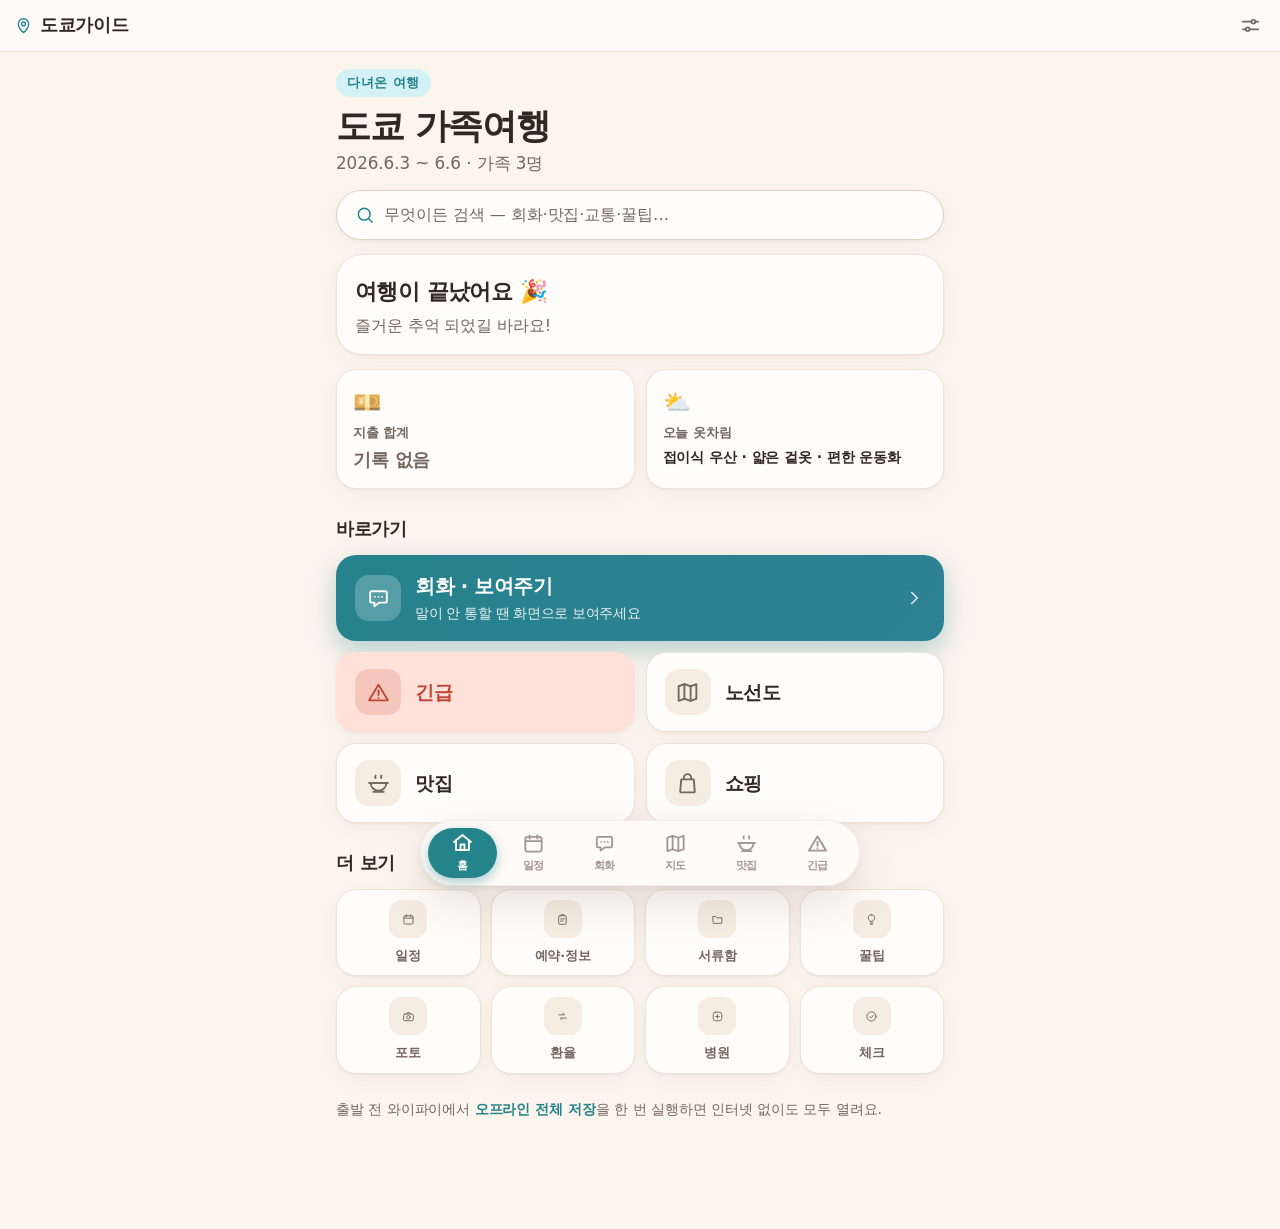
==== commit 57d66ed5: "chore(deploy): sync site" ====
--- a/index.html
+++ b/index.html
@@ -36,6 +36,7 @@
     <a href="#/day/d1" data-tab="day"><svg viewBox="0 0 24 24" fill="none" stroke="currentColor" stroke-linecap="round" stroke-linejoin="round"><rect x="3.5" y="5" width="17" height="15.5" rx="2.5"/><path d="M3.5 9.5h17"/><path d="M8 3.5v3.5M16 3.5v3.5"/></svg>일정</a>
     <a href="#/talk" data-tab="talk"><svg viewBox="0 0 24 24" fill="none" stroke="currentColor" stroke-linecap="round" stroke-linejoin="round"><path d="M20 6.5A1.5 1.5 0 0 0 18.5 5h-13A1.5 1.5 0 0 0 4 6.5v8A1.5 1.5 0 0 0 5.5 16H8v3.4L12.6 16h5.9A1.5 1.5 0 0 0 20 14.5z"/><path d="M8.5 10.4h.01M12 10.4h.01M15.5 10.4h.01"/></svg>회화</a>
     <a href="#/subway" data-tab="subway"><svg viewBox="0 0 24 24" fill="none" stroke="currentColor" stroke-linecap="round" stroke-linejoin="round"><path d="M9 4 3.5 6v14L9 18l6 2 5.5-2V4L15 6 9 4z"/><path d="M9 4v14M15 6v14"/></svg>지도</a>
+    <a href="#/food" data-tab="food"><svg viewBox="0 0 24 24" fill="none" stroke="currentColor" stroke-linecap="round" stroke-linejoin="round"><path d="M3 11.5h18"/><path d="M19.5 11.5a7.5 7.5 0 0 1-15 0z"/><path d="M7 20h10"/><path d="M9.2 4.4c-.6.8-.6 1.6 0 2.4M14.8 4.4c-.6.8-.6 1.6 0 2.4"/></svg>맛집</a>
     <a href="#/sos" data-tab="sos" class="t-sos"><svg viewBox="0 0 24 24" fill="none" stroke="currentColor" stroke-linecap="round" stroke-linejoin="round"><path d="M12 4.5 21 19.5H3z"/><path d="M12 10v4.4"/><path d="M12 17.2h.01"/></svg>긴급</a>
   </nav>
 
--- a/css/app.css
+++ b/css/app.css
@@ -80,7 +80,7 @@
   position: fixed; left: 50%; transform: translateX(-50%);
   bottom: calc(14px + env(safe-area-inset-bottom)); z-index: 40;
   width: min(440px, calc(100% - 28px));
-  display: grid; grid-template-columns: repeat(5, 1fr); gap: 2px;
+  display: grid; grid-template-columns: repeat(6, 1fr); gap: 2px;
   padding: 7px;
   background: color-mix(in srgb, var(--surface) 80%, transparent);
   -webkit-backdrop-filter: saturate(1.8) blur(20px); backdrop-filter: saturate(1.8) blur(20px);
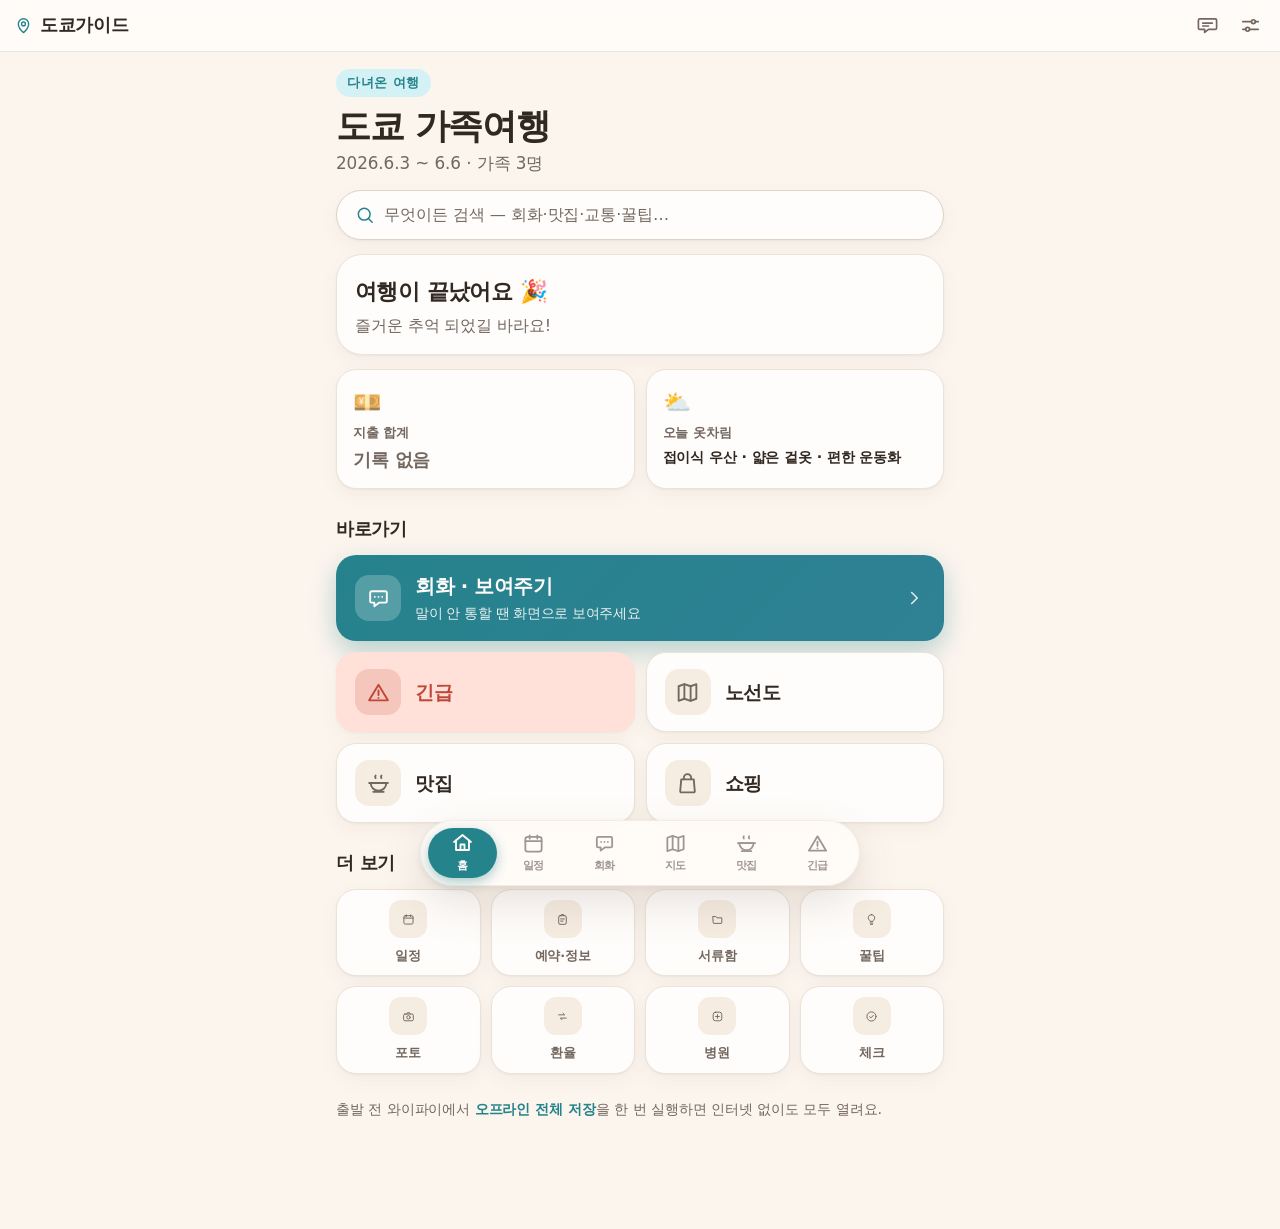
==== commit 6a9df04e: "feat(chat): 가족 실시간 대화 (Firebase RTDB) 기존 families/{code} 공유 노드에 messages 형제 노드를 추가해 3명이 실시간 대화. - sy" ====
--- a/index.html
+++ b/index.html
@@ -9,7 +9,17 @@
   <meta name="theme-color" content="#2C7C87">
   <link rel="manifest" href="manifest.webmanifest">
   <link rel="icon" href="favicon-32.png" sizes="32x32">
-  <link rel="apple-touch-icon" href="assets/icons/apple-touch-icon-180.png">
+  <link rel="apple-touch-icon" href="assets/icons/apple-touch-icon-180-v3.png">
+  <link rel="apple-touch-startup-image" media="(device-width: 390px) and (device-height: 844px) and (-webkit-device-pixel-ratio: 3) and (orientation: portrait)" href="assets/icons/splash/splash-1170x2532.png">
+  <link rel="apple-touch-startup-image" media="(device-width: 393px) and (device-height: 852px) and (-webkit-device-pixel-ratio: 3) and (orientation: portrait)" href="assets/icons/splash/splash-1179x2556.png">
+  <link rel="apple-touch-startup-image" media="(device-width: 430px) and (device-height: 932px) and (-webkit-device-pixel-ratio: 3) and (orientation: portrait)" href="assets/icons/splash/splash-1290x2796.png">
+  <link rel="apple-touch-startup-image" media="(device-width: 402px) and (device-height: 874px) and (-webkit-device-pixel-ratio: 3) and (orientation: portrait)" href="assets/icons/splash/splash-1206x2622.png">
+  <link rel="apple-touch-startup-image" media="(device-width: 440px) and (device-height: 956px) and (-webkit-device-pixel-ratio: 3) and (orientation: portrait)" href="assets/icons/splash/splash-1320x2868.png">
+  <link rel="apple-touch-startup-image" media="(device-width: 414px) and (device-height: 896px) and (-webkit-device-pixel-ratio: 3) and (orientation: portrait)" href="assets/icons/splash/splash-1242x2688.png">
+  <link rel="apple-touch-startup-image" media="(device-width: 375px) and (device-height: 812px) and (-webkit-device-pixel-ratio: 3) and (orientation: portrait)" href="assets/icons/splash/splash-1125x2436.png">
+  <link rel="apple-touch-startup-image" media="(device-width: 360px) and (device-height: 780px) and (-webkit-device-pixel-ratio: 3) and (orientation: portrait)" href="assets/icons/splash/splash-1080x2340.png">
+  <link rel="apple-touch-startup-image" media="(device-width: 414px) and (device-height: 896px) and (-webkit-device-pixel-ratio: 2) and (orientation: portrait)" href="assets/icons/splash/splash-828x1792.png">
+  <link rel="apple-touch-startup-image" media="(device-width: 375px) and (device-height: 667px) and (-webkit-device-pixel-ratio: 2) and (orientation: portrait)" href="assets/icons/splash/splash-750x1334.png">
   <meta name="apple-mobile-web-app-capable" content="yes">
   <meta name="apple-mobile-web-app-status-bar-style" content="default">
   <meta name="apple-mobile-web-app-title" content="도쿄가이드">
@@ -22,6 +32,7 @@
     <button id="ab-back" class="ab-back" data-action="nav-back" aria-label="뒤로 가기" hidden><svg viewBox="0 0 24 24" fill="none" stroke="currentColor" stroke-width="1.9" stroke-linecap="round" stroke-linejoin="round"><path d="M14.5 6 8.5 12l6 6"/></svg></button>
     <a href="#/" class="ab-home"><svg class="ab-logo" viewBox="0 0 24 24" width="19" height="19" fill="none" stroke="currentColor" stroke-width="1.75" stroke-linecap="round" stroke-linejoin="round"><path d="M12 21s6.5-5.8 6.5-11A6.5 6.5 0 0 0 5.5 10c0 5.2 6.5 11 6.5 11z"/><circle cx="12" cy="10" r="2.4"/></svg>도쿄가이드</a>
     <span id="net-dot" class="net-dot" hidden>오프라인 · 저장된 정보</span>
+    <a href="#/chat" class="ab-chat" aria-label="가족 대화"><svg viewBox="0 0 24 24" fill="none" stroke="currentColor" stroke-width="1.75" stroke-linecap="round" stroke-linejoin="round"><path d="M4 5h16a1.5 1.5 0 0 1 1.5 1.5v8A1.5 1.5 0 0 1 20 16h-7l-4 3.2V16H4a1.5 1.5 0 0 1-1.5-1.5v-8A1.5 1.5 0 0 1 4 5z"/><path d="M7 9.5h10M7 12.5h6"/></svg><span id="ab-chat-badge" class="ab-chat-badge" hidden></span></a>
     <a href="#/settings" class="ab-set" aria-label="설정"><svg viewBox="0 0 24 24" fill="none" stroke="currentColor" stroke-width="1.75" stroke-linecap="round" stroke-linejoin="round"><path d="M4 8h9M17 8h3"/><path d="M4 16h3M11 16h9"/><circle cx="15" cy="8" r="2"/><circle cx="9" cy="16" r="2"/></svg></a>
   </header>
 
@@ -57,6 +68,10 @@
   <script src="js/screens.js"></script>
   <script src="js/panzoom.js"></script>
   <script src="js/router.js"></script>
+  <script src="assets/vendor/firebase-app-compat.js"></script>
+  <script src="assets/vendor/firebase-database-compat.js"></script>
+  <script src="js/firebase-config.js"></script>
+  <script src="js/sync.js"></script>
   <script src="js/app.js"></script>
 </body>
 </html>
--- a/css/app.css
+++ b/css/app.css
@@ -72,6 +72,12 @@
 .ab-set { padding: 6px; color: var(--text-soft); display: inline-flex; }
 .ab-set svg { width: 23px; height: 23px; }
 .net-dot { font-size: .72rem; font-weight: 600; color: var(--warn); background: var(--warn-bg); padding: 3px 9px; border-radius: 999px; }
+.ab-chat { position: relative; padding: 6px; color: var(--text-soft); display: inline-flex; }
+.ab-chat svg { width: 23px; height: 23px; }
+.ab-chat-badge { position: absolute; top: 1px; right: 1px; min-width: 16px; height: 16px; padding: 0 4px; box-sizing: border-box;
+  align-items: center; justify-content: center; font-size: .62rem; font-weight: 800; line-height: 1;
+  color: #fff; background: var(--danger); border-radius: 999px; box-shadow: 0 0 0 2px color-mix(in srgb, var(--surface) 82%, transparent); }
+.ab-chat-badge:not([hidden]) { display: inline-flex; }
 
 .app { padding: 16px 16px calc(108px + env(safe-area-inset-bottom)); max-width: 640px; margin: 0 auto; }
 .boot { text-align: center; color: var(--text-soft); padding: 40px; }
@@ -102,6 +108,38 @@
 .tabbar a.t-sos.on { color: #fff; background: var(--danger);
   box-shadow: 0 4px 12px color-mix(in srgb, var(--danger) 40%, transparent); }
 
+/* ===== 가족 대화 (chat) ===== */
+body[data-route="chat"] .tabbar { display: none; }          /* 입력바가 하단을 차지 → 탭바 숨김 */
+body[data-route="chat"] .app { padding: 0; }                /* .chatv가 높이를 직접 관리 */
+.chatv { padding: 16px; }                                   /* 미연결 안내 등 일반 흐름 */
+.chatv.live { padding: 0; display: flex; flex-direction: column;
+  height: calc(100dvh - 52px - env(safe-area-inset-top)); } /* 앱바(52px+safe) 아래 화면 가득 */
+.chatv.live .scr-head { flex: 0 0 auto; padding: 12px 16px 6px; }
+.chat-list { flex: 1 1 auto; min-height: 0;                 /* flex 자식이 스크롤되려면 min-height:0 필수 */
+  overflow-y: auto; -webkit-overflow-scrolling: touch; overscroll-behavior: contain;
+  display: flex; flex-direction: column; gap: 8px; padding: 6px 16px 12px; }
+.msg { display: flex; flex-direction: column; gap: 2px; max-width: 80%; }
+.msg.mine { align-self: flex-end; align-items: flex-end; }
+.msg.other { align-self: flex-start; align-items: flex-start; }
+.msg-by { font-size: .72rem; font-weight: 650; color: var(--text-soft); margin: 0 4px; }
+.msg-bubble { padding: 9px 13px; border-radius: var(--r-sm); font-size: .95rem; line-height: 1.4;
+  word-break: break-word; overflow-wrap: anywhere; white-space: pre-wrap; }
+.msg.other .msg-bubble { background: var(--surface); border: 1px solid var(--line); color: var(--text); border-bottom-left-radius: 5px; }
+.msg.mine .msg-bubble { background: var(--primary); color: var(--primary-ink); border-bottom-right-radius: 5px; }
+.msg-time { font-size: .66rem; color: var(--text-dim); margin: 0 4px; }
+.msg-day { align-self: center; font-size: .72rem; font-weight: 600; color: var(--text-soft);
+  background: var(--surface-2); padding: 3px 12px; border-radius: 999px; margin: 8px 0 2px; }
+.chat-bar { flex: 0 0 auto; display: flex; gap: 8px; align-items: center;
+  padding: 10px 12px calc(10px + env(safe-area-inset-bottom));
+  background: color-mix(in srgb, var(--surface) 92%, transparent);
+  -webkit-backdrop-filter: blur(12px); backdrop-filter: blur(12px); border-top: 1px solid var(--line); }
+.chat-input { flex: 1 1 auto; min-width: 0; padding: 12px 14px; font-size: 1rem; color: var(--text);
+  border: 1px solid var(--line-strong); border-radius: 999px; background: var(--surface); }
+.chat-input:focus { outline: none; border-color: var(--primary); box-shadow: 0 0 0 3px var(--primary-soft); }
+.chat-send { flex: 0 0 auto; width: 46px; height: 46px; border-radius: 50%;
+  display: inline-flex; align-items: center; justify-content: center; background: var(--primary); color: var(--primary-ink); }
+.chat-send svg { width: 22px; height: 22px; }
+
 /* ===== generic ===== */
 .scr-head { margin-bottom: 18px; }
 .scr-head h1 { font-size: 1.72rem; font-weight: 770; letter-spacing: -0.03em; line-height: 1.15; }
@@ -161,11 +199,11 @@
 .home-top p { color: var(--text-soft); margin-top: 5px; font-size: .96rem; }
 .today-card { display: block; background: var(--surface); border: 1px solid var(--line); border-radius: var(--r-lg); overflow: hidden;
   box-shadow: var(--shadow); margin: 14px 0; }
-.today-card.before { display: flex; align-items: center; gap: 24px; padding: 20px; }
+.today-card.before { display: flex; align-items: center; gap: 14px; padding: 18px; }
 .today-card.before .tc-body { flex: 1; min-width: 0; padding: 0; }
 .today-card.before .btn-primary { display: flex; width: 100%; margin-top: 12px; }
-.dday { font-size: 1.9rem; font-weight: 800; letter-spacing: -0.03em; color: var(--primary-ink); background: var(--primary);
-  border-radius: var(--r-sm); padding: 20px 34px; min-width: 136px; white-space: nowrap; flex: 0 0 auto; line-height: 1.1; text-align: center;
+.dday { font-size: 1.7rem; font-weight: 800; letter-spacing: -0.03em; color: var(--primary-ink); background: var(--primary);
+  border-radius: var(--r-sm); padding: 14px 18px; min-width: 84px; white-space: nowrap; flex: 0 0 auto; line-height: 1.1; text-align: center;
   box-shadow: 0 6px 16px color-mix(in srgb, var(--primary) 32%, transparent); }
 .tc-img { width: 100%; height: 188px; object-fit: cover; }
 .tc-body { padding: 16px 18px; }
@@ -277,6 +315,13 @@
 .p-note { font-size: .75rem; color: var(--info); margin-top: 3px; }
 .fav { width: 52px; font-size: 1.4rem; color: var(--text-soft); border-left: 1px solid var(--line); }
 .fav.on { color: #F0B429; }
+.prow-drag { display: none; align-items: center; justify-content: center; padding: 0 13px; color: var(--text-dim); cursor: grab; touch-action: none; font-size: 1.15rem; align-self: stretch; border-left: 1px solid var(--line); }
+#plist.fav-view .prow-drag { display: flex; }
+.prow.dragging { opacity: .97; box-shadow: var(--shadow-pop); background: var(--surface-2); position: relative; z-index: 5; cursor: grabbing; }
+body.reordering { user-select: none; -webkit-user-select: none; }
+body.reordering .prow-main { pointer-events: none; }
+.fav-hint { display: none; margin: 0 2px 6px; }
+#plist.fav-view .fav-hint { display: block; }
 
 /* show sheet */
 #sheet { position: fixed; inset: 0; z-index: 60; background: rgba(0,0,0,.5); display: none;
@@ -304,7 +349,8 @@
 #lightbox { position: fixed; inset: 0; z-index: 70; background: rgba(0,0,0,.92); display: none; align-items: center; justify-content: center; overflow: hidden; }
 #lightbox.open { display: flex; }
 #lightbox img { max-width: 100%; max-height: 100%; touch-action: none; transform-origin: center; }
-.lb-x { position: absolute; top: calc(12px + env(safe-area-inset-top)); right: 16px; color: #fff; font-size: 2rem; width: 48px; height: 48px; z-index: 2; }
+.lb-x { position: absolute; top: calc(12px + env(safe-area-inset-top)); right: 16px; color: #fff; font-size: 1.6rem; width: 44px; height: 44px; z-index: 2;
+  display: grid; place-items: center; background: rgba(0,0,0,.6); border: 1px solid rgba(255,255,255,.4); border-radius: 50%; box-shadow: 0 2px 10px rgba(0,0,0,.55); }
 
 /* ===== subway ===== */
 .summary { color: var(--text-soft); font-size: .92rem; margin-bottom: 12px; }
@@ -402,9 +448,10 @@
 /* ===== shopping ===== */
 .budget-note { background: var(--primary-soft); color: var(--text); border-radius: var(--r-sm); padding: 12px 14px; font-weight: 700; font-size: .92rem; }
 .budget-card { background: var(--surface); border: 1px solid var(--line); border-radius: var(--r); padding: 16px 18px; box-shadow: var(--shadow); margin-bottom: 12px; }
-.bc-top { display: flex; align-items: baseline; justify-content: space-between; }
-.bc-k { font-size: .82rem; font-weight: 600; color: var(--text-soft); }
-.bc-v { font-size: 1.5rem; font-weight: 780; letter-spacing: -0.03em; }
+.bc-top { display: flex; flex-direction: column; align-items: flex-start; gap: 2px; }
+.bc-k { font-size: .82rem; font-weight: 600; color: var(--text-soft); white-space: nowrap; }
+.bc-v { font-size: 1.45rem; font-weight: 780; letter-spacing: -0.03em; }
+.bc-yen { font-size: .85rem; font-weight: 600; color: var(--text-soft); letter-spacing: 0; }
 .bc-bar { height: 10px; border-radius: 999px; background: var(--surface-2); overflow: hidden; margin: 12px 0 8px; }
 .bc-bar > span { display: block; height: 100%; border-radius: 999px; background: var(--ok); transition: width .6s var(--ease); }
 .bc-bar.warn > span { background: var(--warn); } .bc-bar.over > span { background: var(--danger); }
@@ -413,14 +460,34 @@
 .sb-row { display: flex; justify-content: space-between; align-items: center; padding: 9px 0; border-top: 1px solid var(--line); font-size: .9rem; }
 .sb-row:first-child { border-top: 0; }
 .sb-cap { font-weight: 800; color: var(--primary); }
-.exp-form { display: grid; grid-template-columns: 1fr 100px 48px; gap: 8px; margin-bottom: 10px; }
-.exp-form input { padding: 12px 14px; border: 1px solid var(--line-strong); border-radius: var(--r-sm); background: var(--surface); }
+.exp-form { display: flex; flex-direction: column; gap: 8px; margin-bottom: 10px; }
+.exp-row-in { display: grid; grid-template-columns: minmax(0, 1fr) 92px 46px; gap: 8px; }
+.exp-form input { min-width: 0; padding: 12px 12px; border: 1px solid var(--line-strong); border-radius: var(--r-sm); background: var(--surface); }
 .exp-form input:focus { outline: none; border-color: var(--primary); box-shadow: 0 0 0 3px var(--primary-soft); }
-.exp-form button { background: var(--primary); color: var(--primary-ink); border-radius: var(--r-sm); font-size: 1.3rem; font-weight: 800; }
+.exp-row-in button[type="submit"] { background: var(--primary); color: var(--primary-ink); border-radius: var(--r-sm); font-size: 1.3rem; font-weight: 800; }
+.exp-cur { display: inline-flex; gap: 6px; }
+.cur-seg { padding: 7px 15px; border-radius: 999px; border: 1px solid var(--line-strong); background: var(--surface); color: var(--text-soft); font-weight: 700; font-size: .85rem; }
+.cur-seg.on { background: var(--primary); color: var(--primary-ink); border-color: var(--primary); }
 .exps { display: flex; flex-direction: column; gap: 7px; }
-.exp-row { display: flex; align-items: center; gap: 8px; background: var(--surface); border: 1px solid var(--line); border-radius: var(--r-sm); padding: 11px 14px; }
-.exp-row span:first-child { flex: 1; font-weight: 600; }
-.exp-v { font-size: .9rem; font-weight: 650; } .exp-x { color: var(--text-dim); width: 32px; font-size: .9rem; }
+.exp-row { display: flex; flex-direction: column; gap: 6px; background: var(--surface); border: 1px solid var(--line); border-radius: var(--r-sm); padding: 11px 14px; }
+.exp-info { display: flex; align-items: center; gap: 8px; min-width: 0; }
+.exp-label { flex: 1; min-width: 0; font-weight: 600; word-break: keep-all; overflow-wrap: anywhere; }
+.exp-amt { display: flex; align-items: center; justify-content: flex-end; gap: 10px; }
+.exp-v { font-size: .95rem; font-weight: 650; } .exp-x { color: var(--text-dim); width: 32px; font-size: .9rem; flex: 0 0 auto; }
+.exp-yen { font-size: .8rem; font-weight: 600; color: var(--text-soft); }
+
+/* 선물 추천 (대상별) */
+.gp-h { font-size: 1rem; font-weight: 800; margin: 16px 0 8px; }
+.gp-list { display: flex; flex-direction: column; gap: 9px; }
+.gp-card { background: var(--surface); border: 1px solid var(--line); border-radius: var(--r-sm); padding: 12px 14px; box-shadow: var(--shadow); }
+.gp-top { display: flex; flex-direction: column; gap: 2px; }
+.gp-name { font-weight: 800; font-size: .98rem; }
+.gp-price { font-weight: 700; font-size: .85rem; }
+.gp-jp { font-size: .8rem; color: var(--text-soft); margin-top: 3px; }
+.gp-where { display: block; font-size: .82rem; color: var(--primary); font-weight: 600; margin-top: 6px; text-decoration: none; }
+.gp-map { display: inline-block; margin-left: 3px; font-size: .72rem; background: var(--primary-soft); color: var(--primary); padding: 1px 8px; border-radius: 999px; font-weight: 700; white-space: nowrap; }
+.gp-why { font-size: .82rem; color: var(--text-soft); margin-top: 4px; line-height: 1.45; }
+.gp-tips { margin-top: 12px; }
 .wishlist { display: flex; flex-direction: column; gap: 9px; }
 .wish-card { background: var(--surface); border: 1px solid var(--line); border-radius: var(--r); overflow: hidden; box-shadow: var(--shadow); }
 .wish-card.on { background: var(--ok-soft); border-color: color-mix(in srgb, var(--ok) 50%, transparent); }
@@ -487,6 +554,24 @@
 .chk.on .chk-box { background: var(--ok); border-color: var(--ok); }
 .chk-t { flex: 1; font-size: .95rem; } .chk.on .chk-t { color: var(--text-soft); text-decoration: line-through; }
 .chk-o { font-size: .7rem; background: var(--surface-2); color: var(--text-soft); padding: 3px 9px; border-radius: 999px; font-weight: 700; }
+.chk-by { font-size: .68rem; background: var(--ok); color: #fff; padding: 3px 9px; border-radius: 999px; font-weight: 800; white-space: nowrap; flex: 0 0 auto; }
+
+/* ---- 가족 공유 (체크 담당자 집계 · 지출 결제자 · 연결 카드) ---- */
+.own-tally { display: flex; flex-wrap: wrap; gap: 7px; margin-bottom: 12px; }
+.own-chip { font-size: .8rem; background: var(--surface); border: 1px solid var(--line); color: var(--text-soft); padding: 6px 11px; border-radius: 999px; font-weight: 700; }
+.own-chip b { color: var(--text); font-weight: 800; margin-right: 3px; }
+.own-chip.done { background: var(--ok); border-color: var(--ok); color: #fff; }
+.own-chip.done b { color: #fff; }
+.exp-by { font-size: .7rem; background: var(--surface-2); color: var(--text-soft); padding: 3px 9px; border-radius: 999px; font-weight: 700; flex: 0 0 auto; white-space: nowrap; }
+.fam-on { font-size: .72rem; color: var(--primary); font-weight: 800; }
+.fam-card { background: var(--surface); border: 1px solid var(--line); border-radius: var(--r); padding: 16px; box-shadow: var(--shadow); display: flex; flex-direction: column; gap: 11px; margin-bottom: 6px; }
+.fam-card .segs { margin: 0; }
+.fam-stat { font-size: .95rem; font-weight: 700; }
+.fam-step { display: flex; align-items: center; gap: 9px; font-weight: 800; font-size: .95rem; margin-top: 2px; }
+.fam-n { flex: 0 0 auto; width: 24px; height: 24px; border-radius: 50%; background: var(--primary); color: var(--primary-ink); display: grid; place-items: center; font-size: .82rem; font-weight: 800; }
+.fc-input { width: 100%; padding: 13px 14px; border: 1px solid var(--line-strong); border-radius: var(--r-sm); background: var(--surface); font-size: 1rem; letter-spacing: .04em; }
+.fc-input:focus { outline: none; border-color: var(--primary); box-shadow: 0 0 0 3px var(--primary-soft); }
+.joinv { padding-bottom: 24px; }
 
 /* ===== info ===== */
 .hotel-card { background: var(--surface); border: 1px solid var(--line); border-radius: var(--r); overflow: hidden; box-shadow: var(--shadow); }
@@ -579,8 +664,9 @@
 /* toast */
 #toast { position: fixed; left: 50%; bottom: calc(108px + env(safe-area-inset-bottom)); transform: translateX(-50%) translateY(20px);
   background: var(--text); color: var(--bg); padding: 12px 20px; border-radius: 999px; font-weight: 700; font-size: .9rem;
-  opacity: 0; pointer-events: none; transition: .25s; z-index: 80; box-shadow: var(--shadow-pop); }
-#toast.show { opacity: 1; transform: translateX(-50%) translateY(0); }
+  display: inline-flex; align-items: center; justify-content: center; width: max-content; max-width: min(86vw, 380px); white-space: nowrap;
+  opacity: 0; pointer-events: none; transition: opacity .25s var(--ease), transform .25s var(--ease); z-index: 80; box-shadow: var(--shadow-pop); }
+#toast.on { opacity: 1; transform: translateX(-50%) translateY(0); }
 
 /* ===== view transitions (route motion) ===== */
 @media (prefers-reduced-motion: no-preference) {
